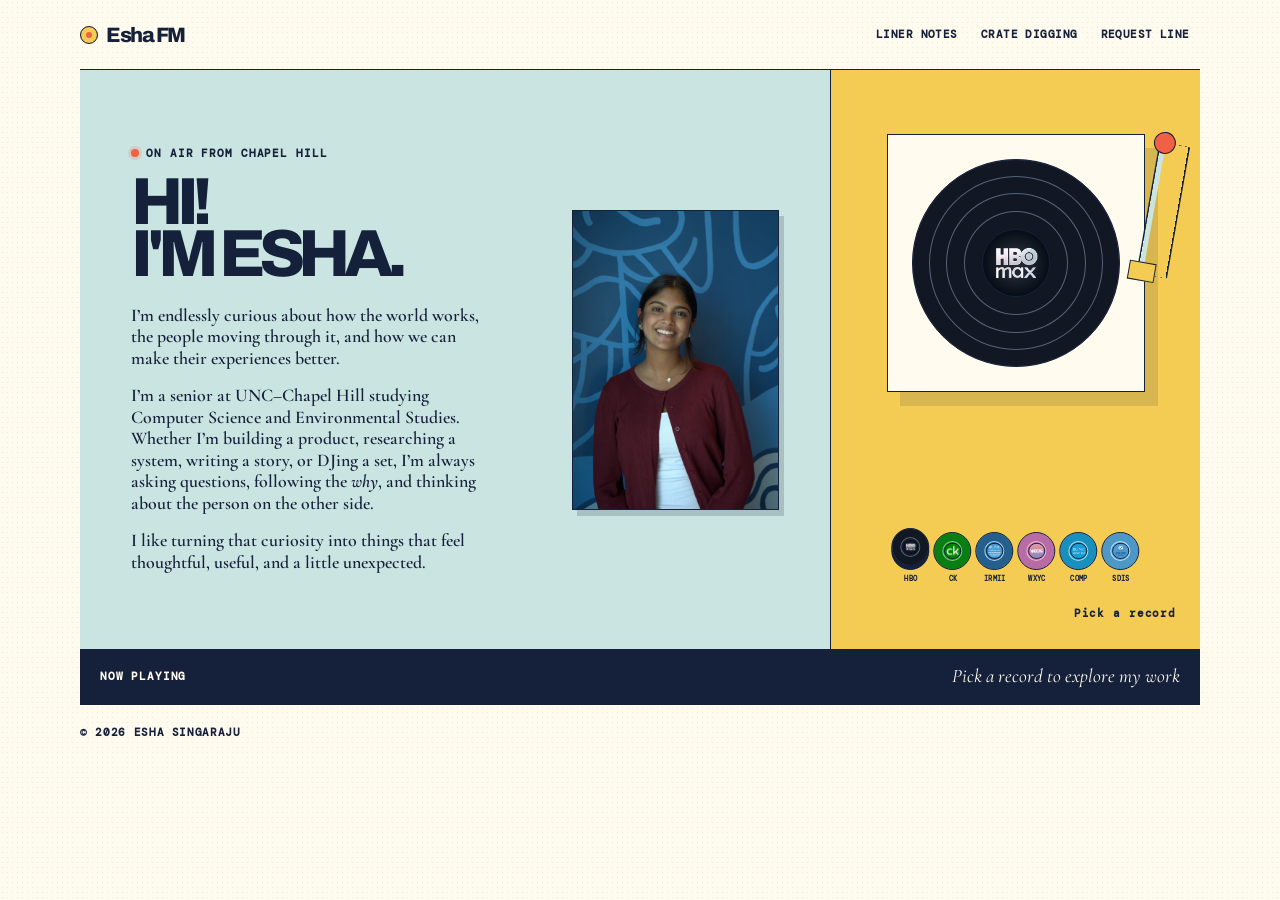
==== index.html @ d76bb767 "Move experience records onto homepage turntable" ====
<!DOCTYPE html>
<html lang="en">
  <head>
    <meta charset="UTF-8" />
    <meta name="viewport" content="width=device-width, initial-scale=1.0" />
    <title>Esha FM | Work, Words, and After Hours</title>
    <meta name="description" content="Esha Singaraju's personal frequency: work, writing, research, and DJing." />
    <link rel="icon" type="image/png" href="assets/finalfavicon.png" />
    <link rel="preconnect" href="https://fonts.googleapis.com" />
    <link rel="preconnect" href="https://fonts.gstatic.com" crossorigin />
    <link href="https://fonts.googleapis.com/css2?family=Archivo:wdth,wght@75..125,400;75..125,600;75..125,700;75..125,800&family=Cormorant+Garamond:ital,wght@0,500;0,600;1,500;1,600&family=DM+Mono:wght@400;500&display=swap" rel="stylesheet" />
    <link rel="stylesheet" href="style.css?v=20260923-home-records" />
  </head>
  <body>
    <div class="page-shell">
      <header class="site-header">
        <a class="brand" href="index.html" aria-label="Esha FM home">Esha FM</a>
        <nav class="site-nav" aria-label="Primary">
          <a href="writing.html">Liner Notes</a>
          <a href="out-and-about.html">Crate Digging</a>
          <a href="mailto:eshasingaraju@gmail.com">Request Line</a>
        </nav>
      </header>

      <main>
        <section class="home-hero reveal">
          <div class="hero-copy">
            <div class="bio-copy">
              <p class="eyebrow"><span class="live-dot"></span>On air from Chapel Hill</p>
              <h1 class="intro-title">Hi!<br />I'm Esha.</h1>
              <p class="intro-copy">I’m endlessly curious about how the world works, the people moving through it, and how we can make their experiences better.</p>
              <p class="intro-copy">I’m a senior at UNC–Chapel Hill studying Computer Science and Environmental Studies. Whether I’m building a product, researching a system, writing a story, or DJing a set, I’m always asking questions, following the <em>why</em>, and thinking about the person on the other side.</p>
              <p class="intro-copy">I like turning that curiosity into things that feel thoughtful, useful, and a little unexpected.</p>
            </div>
            <div class="hero-photo-panel"><img class="hero-portrait" src="assets/headshot.jpeg" alt="Portrait of Esha Singaraju" /></div>
          </div>
          <div class="turntable" data-turntable aria-label="Interactive experience turntable: choose a record to read its liner notes">
            <span class="turntable-plinth">
              <span class="vinyl has-logo" data-active-vinyl="hbo" data-label="HBO MAX">
                <span class="vinyl-label-art" aria-hidden="true"><img src="assets/hbo-max-logo.png" alt="" data-vinyl-logo /></span>
              </span>
            </span>
            <button class="tonearm" type="button" aria-label="Drag the tonearm onto or off the record" aria-pressed="false"></button>
            <span class="rpm" data-turntable-status>Pick a record</span>
            <div class="vinyl-selector" aria-label="Choose an experience record">
              <button class="vinyl-choice is-cued" type="button" draggable="true" data-vinyl="hbo" data-label="HBO MAX" data-logo="assets/hbo-max-logo.png" data-now-playing="HBO Max / Product Management" data-experience-record="hbo" aria-pressed="true" aria-expanded="false" aria-controls="experience-hbo"><span><img src="assets/hbo-max-logo.png" alt="" /></span><b>HBO</b></button>
              <button class="vinyl-choice" type="button" draggable="true" data-vinyl="credit-karma" data-label="CREDIT KARMA" data-logo="assets/credit-karma-mark.png" data-now-playing="Credit Karma / Product Engineering" data-experience-record="credit-karma" aria-pressed="false" aria-expanded="false" aria-controls="experience-credit-karma"><span><img src="assets/credit-karma-mark.png" alt="" /></span><b>CK</b></button>
              <button class="vinyl-choice" type="button" draggable="true" data-vinyl="irmii" data-label="UNC IRMII" data-logo="assets/irmii.jpeg" data-now-playing="UNC IRMII / Research" data-experience-record="irmii" aria-pressed="false" aria-expanded="false" aria-controls="experience-irmii"><span><img src="assets/irmii.jpeg" alt="" /></span><b>IRMII</b></button>
              <button class="vinyl-choice" type="button" draggable="true" data-vinyl="wxyc" data-label="WXYC" data-logo="assets/wxyc-logo.png" data-now-playing="WXYC / Radio + Technology" data-experience-record="wxyc" aria-pressed="false" aria-expanded="false" aria-controls="experience-wxyc"><span><img src="assets/wxyc-logo.png" alt="" /></span><b>WXYC</b></button>
              <button class="vinyl-choice" type="button" draggable="true" data-vinyl="comp-210" data-label="COMP 210" data-logo="assets/unc-comp-sci.png" data-now-playing="COMP 210 / Teaching" data-experience-record="comp-210" aria-pressed="false" aria-expanded="false" aria-controls="experience-comp-210"><span><img src="assets/unc-comp-sci.png" alt="" /></span><b>COMP</b></button>
              <button class="vinyl-choice" type="button" draggable="true" data-vinyl="sdis" data-label="UNC SDIS" data-logo="assets/unc-sdis.png" data-now-playing="UNC SDIS / Career Support" data-experience-record="sdis" aria-pressed="false" aria-expanded="false" aria-controls="experience-sdis"><span><img src="assets/unc-sdis.png" alt="" /></span><b>SDIS</b></button>
            </div>
          </div>
        </section>

        <section class="now-playing reveal" aria-label="Now playing">
          <p class="now-label">Now playing</p>
          <p class="now-track">Pick a record to explore my work</p>
        </section>

        <section class="home-experience" id="experience" aria-label="Selected experience liner notes">
          <div class="experience-panels" aria-live="polite">
            <article class="experience-panel" id="experience-hbo" data-experience-panel="hbo" hidden>
              <figure class="experience-panel-media experience-panel-video">
                <video controls playsinline preload="metadata" poster="assets/hbo-shorts-poster.png" aria-label="HBO Max Shorts mobile experience">
                  <source src="assets/hbo-shorts.m4v" type="video/mp4" />
                  Your browser does not support embedded video.
                </video>
                <figcaption>HBO Max Shorts / mobile experience</figcaption>
              </figure>
              <div class="experience-panel-copy">
                <div class="experience-track"><p class="track-number">Track 01 / Product Management</p><p class="role-meta">May 2026 - August 2026 / New York, NY</p></div>
                <h2>Product Management Intern</h2>
                <p class="experience-company">HBO Max · Warner Bros. Discovery</p>
                <p class="experience-summary">On the Watch Experience team, I moved between discovery, playback, and launch readiness - turning ambiguous user problems into requirements, prototypes, and measurable product recommendations.</p>
                <ul class="experience-highlights">
                  <li>Built an AI workflow that researched 100+ web sources, validated episode metadata, scored candidate moments, and matched them to catalog data, surfacing 600+ clips for editorial review.</li>
                  <li>Translated 5+ competitive analyses into 15 user stories and 8 product workflows for an AI-powered in-player experience, then led a cross-functional sprint from requirements through prototype.</li>
                  <li>Ran UAT across 3 platforms for 6+ launches, identifying launch-blocking defects and validating fixes with engineering.</li>
                  <li>Defined KPIs and analyzed Video-in-Browse engagement, producing recommendations projected to drive $1.2M in annual impact and increase Hours Per Subscriber by 0.5%.</li>
                </ul>
                <div class="experience-metrics" aria-label="HBO Max impact"><span><strong>100+</strong> sources</span><span><strong>600+</strong> clips</span><span><strong>6+</strong> launches</span><span><strong>$1.2M</strong> projected impact</span></div>
              </div>
            </article>

            <article class="experience-panel" id="experience-credit-karma" data-experience-panel="credit-karma" hidden>
              <figure class="experience-panel-media experience-panel-image">
                <img src="assets/credit-karma-rewards.png" alt="Credit Karma Cards Optimizer showing credit-card rewards categories" />
                <figcaption>Credit Karma Cards Optimizer</figcaption>
              </figure>
              <div class="experience-panel-copy">
                <div class="experience-track"><p class="track-number">Track 02 / Product Engineering</p><p class="role-meta">May 2025 - August 2025 / Charlotte, NC</p></div>
                <h2>Product Engineering Intern</h2>
                <p class="experience-company">Intuit Credit Karma</p>
                <p class="experience-summary">Credit-card rewards data arrived through a third-party manual workflow, so a 2x category could accidentally appear as 24x. I built the checks, resolution paths, and alerts that caught those failures before they reached members.</p>
                <ul class="experience-highlights">
                  <li>Redesigned the credit-card ranking framework with automated data-quality checks, protecting 20M+ members from faulty product data and improving partner-data accuracy by 15%.</li>
                  <li>Gathered requirements from analysts and built resolution workflows that prevented 4 major incidents in 2 months while freeing roughly 3 months of engineering capacity each year.</li>
                  <li>Built an LLM-assisted resolution workflow using SQL analyses of live and historical listings to flag ranking discrepancies, improving recommendation accuracy by 25%.</li>
                </ul>
                <div class="experience-metrics" aria-label="Credit Karma impact"><span><strong>20M+</strong> members protected</span><span><strong>15%</strong> partner accuracy</span><span><strong>4</strong> incidents prevented</span><span><strong>25%</strong> recommendation accuracy</span></div>
              </div>
            </article>

            <article class="experience-panel" id="experience-irmii" data-experience-panel="irmii" hidden>
              <figure class="experience-panel-media experience-panel-image experience-panel-research">
                <img src="assets/futureofinsurance.jpg" alt="Esha presenting research on post-flood financial relief" />
                <figcaption>Post-flood financial relief research</figcaption>
              </figure>
              <div class="experience-panel-copy">
                <div class="experience-track"><p class="track-number">Track 03 / Research</p><p class="role-meta">May 2024 - Present / Chapel Hill, NC</p></div>
                <h2>Undergraduate Student Researcher</h2>
                <p class="experience-company">UNC Institute for Risk Management and Insurance Innovation</p>
                <p class="experience-summary">I study how post-disaster aid is distributed after major floods, with a focus on where federal recovery funding may fall short.</p>
                <ul class="experience-highlights">
                  <li>Independently built an end-to-end research system to analyze disaster-aid outcomes across 500K+ federal records, iterating from raw, fragmented datasets to automated pipelines, predictive models, and county-level risk insights.</li>
                  <li>Built and iterated on ML models replicating SBA disaster-loan decisions with 82% accuracy, engineering features and testing modeling approaches to uncover geographic patterns in lending and underinsurance risk.</li>
                  <li>Presented financial-risk and policy insights to 200+ policymakers, insurers, and researchers at UNC's Research Symposium and delivered a 15-minute lecture at the 2026 Carolina Women's Leadership Council.</li>
                </ul>
                <div class="experience-metrics experience-metrics-three" aria-label="UNC IRMII impact"><span><strong>500K+</strong> federal records</span><span><strong>82%</strong> model accuracy</span><span><strong>200+</strong> stakeholders reached</span></div>
                <a class="experience-read-more" href="https://www.unc.edu/posts/2025/10/24/junior-builds-algorithm-to-aid-disaster-recovery/" target="_blank" rel="noopener">Read the UNC feature <span aria-hidden="true">↗</span></a>
                <div class="experience-skills">Python / machine learning / GIS / data pipelines</div>
              </div>
            </article>

            <article class="experience-panel" id="experience-wxyc" data-experience-panel="wxyc" hidden>
              <figure class="experience-panel-media experience-panel-wxyc">
                <img class="experience-panel-backdrop" src="assets/wxyc-booth.jpg" alt="WXYC broadcast booth at UNC" />
                <video controls playsinline preload="metadata" poster="assets/wxyc-requests-poster.png" aria-label="WXYC Requests mobile app demo"><source src="assets/wxyc-requests.m4v" type="video/mp4" />Your browser does not support embedded video.</video>
                <figcaption>WXYC Requests / live from the booth</figcaption>
              </figure>
              <div class="experience-panel-copy">
                <div class="experience-track"><p class="track-number">Track 04 / Radio + Technology</p><p class="role-meta">August 2023 - Present / Chapel Hill, NC</p></div>
                <h2>Disc Jockey &amp; Technology Team Member</h2>
                <p class="experience-company">WXYC · UNC's student-run radio station</p>
                <p class="experience-summary">I've hosted a regular show since August 2023 and joined the technology team in August 2024, where I turned a scattered listener-request process into one shared product for the station.</p>
                <ul class="experience-highlights">
                  <li>Saw that music requests were split across calls, emails, and social posts, then designed one pipeline that made them easier for both listeners to send and DJs to manage.</li>
                  <li>Built WXYC Requests, a React app used by 5,000+ weekly listeners to send real-time song requests directly to the booth.</li>
                  <li>Ran rapid feedback loops with 15 DJs and 50+ listeners, turning edge cases into a prioritized backlog and iterative releases that drove station-wide adoption within one semester.</li>
                </ul>
                <div class="experience-metrics experience-metrics-three" aria-label="WXYC impact"><span><strong>5,000+</strong> weekly listeners</span><span><strong>15</strong> DJs interviewed</span><span><strong>50+</strong> listener testers</span></div>
                <p class="experience-showtime"><strong>Fall 2026:</strong> On air every other Wednesday from 5-7 PM.</p>
                <a class="experience-read-more" href="https://wxyc.org/" target="_blank" rel="noopener">Tune in to WXYC <span aria-hidden="true">↗</span></a>
                <div class="experience-skills">React / product discovery / user research / radio</div>
              </div>
            </article>

            <article class="experience-panel" id="experience-comp-210" data-experience-panel="comp-210" hidden>
              <figure class="experience-panel-media experience-panel-brand experience-panel-comp"><img src="assets/unc-comp-sci.png" alt="UNC Department of Computer Science" /><figcaption>COMP 210 / Data Structures and Algorithms</figcaption></figure>
              <div class="experience-panel-copy">
                <div class="experience-track"><p class="track-number">Track 05 / Teaching</p><p class="role-meta">August 2026 - Present / Chapel Hill, NC</p></div>
                <h2>Undergraduate Teaching Assistant</h2>
                <p class="experience-company">UNC Department of Computer Science</p>
                <p class="experience-summary">I help make a foundational computer science course feel more navigable by turning abstract concepts into explainable steps and helping students debug both their code and their thinking.</p>
                <ul class="experience-highlights"><li>Teach 186 students Python, Java, data structures, and object-oriented programming.</li><li>Guide students through inheritance, algorithmic problem-solving, complex programming assignments, debugging, and code review.</li><li>Provide technical mentorship and individualized feedback that helps students strengthen their reasoning and communicate how their code works.</li></ul>
                <div class="experience-metrics experience-metrics-three" aria-label="COMP 210 teaching"><span><strong>186</strong> students</span><span><strong>Python</strong> foundations</span><span><strong>Java</strong> data structures</span></div>
                <div class="experience-skills">Python / Java / data structures / mentorship</div>
              </div>
            </article>

            <article class="experience-panel" id="experience-sdis" data-experience-panel="sdis" hidden>
              <figure class="experience-panel-media experience-panel-brand experience-panel-sdis"><img src="assets/unc-sdis.png" alt="UNC School of Data and Information Sciences" /><figcaption>Student career support</figcaption></figure>
              <div class="experience-panel-copy">
                <div class="experience-track"><p class="track-number">Track 06 / Career Support</p><p class="role-meta">August 2026 - Present / Chapel Hill, NC</p></div>
                <h2>Career Assistant</h2>
                <p class="experience-company">UNC School of Data and Information Sciences</p>
                <p class="experience-summary">I help students make the messy parts of recruiting more navigable, from deciding what belongs on a resume to practicing how to explain their work in an interview.</p>
                <ul class="experience-highlights"><li>Conduct mock behavioral and technical interviews, giving students specific feedback on their answers, communication, and problem-solving approach.</li><li>Review resumes and help students translate coursework, projects, and experience into clearer, more compelling applications.</li><li>Support departmental recruiter events and help students navigate internship and job searches, networking, interview preparation, and the recruiting process.</li></ul>
                <div class="experience-skills">Interview preparation / resume review / recruiting events / student mentorship</div>
              </div>
            </article>
          </div>
        </section>

      </main>
      <footer class="site-footer"><span>&copy; 2026 Esha Singaraju</span></footer>
    </div>
    <script src="script.js?v=20260923-home-records"></script>
  </body>
</html>
---- style.css ----
:root {
  --ink: #15203b;
  --paper: #fffbee;
  --mist: #cae4e1;
  --tomato: #ef6045;
  --yellow: #f4cc54;
  --groove: #657086;
  --line: 1.5px solid var(--ink);
  --sans: "Archivo", "Helvetica Neue", Arial, sans-serif;
  --serif: "Cormorant Garamond", Georgia, serif;
  --mono: "DM Mono", "Courier New", monospace;
}

* { box-sizing: border-box; }
html { scroll-behavior: smooth; }
body { margin: 0; min-width: 320px; overflow-x: hidden; background: var(--paper); color: var(--ink); font-family: var(--sans); }
body.is-loading { overflow: hidden; }
body::before { content: ""; position: fixed; inset: 0; z-index: -1; background-image: radial-gradient(rgba(21, 32, 59, 0.08) 0.5px, transparent 0.6px); background-size: 5px 5px; pointer-events: none; }
img { display: block; max-width: 100%; }
a { color: inherit; }
.site-loader { position: fixed; z-index: 100; inset: 0; display: grid; place-items: center; gap: 1rem; background: var(--ink); color: var(--paper); opacity: 1; transition: opacity 0.24s ease, visibility 0.24s ease; }
.site-loader.is-hidden { visibility: hidden; opacity: 0; pointer-events: none; }
.loader-vinyl { position: relative; width: 112px; aspect-ratio: 1; border: 1.5px solid var(--paper); border-radius: 50%; background: repeating-radial-gradient(circle, var(--ink) 0 7px, #53607b 8px 9px); animation: loader-spin 0.75s linear infinite; }
.loader-vinyl::before { content: ""; position: absolute; inset: 33px; border: 1.5px solid var(--ink); border-radius: 50%; background: var(--tomato); box-shadow: inset 0 0 0 12px var(--yellow); }
.loader-vinyl::after { content: "ESHA FM"; position: absolute; top: 50%; left: 50%; color: var(--ink); font-family: var(--mono); font-size: 0.55rem; font-weight: 700; letter-spacing: 0.07em; white-space: nowrap; transform: translate(-50%, -50%) rotate(-35deg); }
.site-loader p { margin: 0; font-family: var(--mono); font-size: 0.68rem; font-weight: 700; letter-spacing: 0.12em; text-transform: uppercase; }
@keyframes loader-spin { to { transform: rotate(360deg); } }
.page-shell { width: min(1120px, calc(100% - 2rem)); margin: 0 auto; }
.site-header { min-height: 70px; display: flex; align-items: center; justify-content: space-between; gap: 1.25rem; border-bottom: var(--line); }
.brand { display: inline-flex; align-items: center; gap: 0.5rem; text-decoration: none; font-size: 1.3rem; font-weight: 800; letter-spacing: -0.07em; }
.brand::before { content: ""; width: 16px; height: 16px; border: var(--line); border-radius: 50%; background: var(--tomato); box-shadow: inset 0 0 0 5px var(--yellow); }
.site-nav { display: flex; flex-wrap: wrap; align-items: center; justify-content: flex-end; gap: 0.15rem; }
.site-nav a { padding: 0.55rem 0.65rem; text-decoration: none; font-family: var(--mono); font-size: 0.66rem; font-weight: 700; letter-spacing: 0.04em; text-transform: uppercase; }
.site-nav a:hover, .site-nav a:focus-visible, .site-nav a.is-active { background: var(--ink); color: var(--paper); outline: none; }
.reveal { opacity: 1; transform: none; }
.has-motion .reveal { opacity: 0; transform: translateY(16px); transition: opacity 0.5s ease, transform 0.5s ease; }
.has-motion .reveal.is-visible { opacity: 1; transform: translateY(0); }
.home-hero { display: grid; grid-template-columns: 1.34fr 0.66fr; min-height: 580px; border-bottom: var(--line); background: var(--mist); }
.hero-copy { display: grid; grid-template-columns: minmax(0, 1fr) clamp(190px, 32%, 240px); align-items: center; gap: clamp(1.4rem, 3vw, 2.25rem); padding: clamp(2.25rem, 4vw, 3.25rem); }
.eyebrow, .section-kicker, .track-number, .meta-label, .role-meta, .writing-card-tag, .writing-card-date, .event-date { margin: 0; font-family: var(--mono); font-size: 0.68rem; font-weight: 700; letter-spacing: 0.08em; text-transform: uppercase; }
.live-dot { display: inline-block; width: 8px; height: 8px; margin-right: 0.45rem; border-radius: 50%; background: var(--tomato); box-shadow: 0 0 0 3px rgba(239, 96, 69, 0.18); }
h1, h2, h3, p { margin-top: 0; }
.home-title, .page-title { margin: 1.25rem 0 1.4rem; font-size: clamp(3.4rem, 7.1vw, 6.9rem); font-weight: 800; line-height: 0.78; letter-spacing: -0.105em; text-transform: uppercase; }
.home-title em, .page-title em { font-family: var(--serif); font-size: 1.18em; font-weight: 500; font-style: italic; letter-spacing: -0.12em; text-transform: none; }
.hero-text { max-width: 34ch; margin-bottom: 0; font-family: var(--serif); font-size: 1.4rem; font-weight: 600; line-height: 1.12; }
.intro-title { margin: 1rem 0 1.5rem; font-size: clamp(3rem, 5.2vw, 5.25rem); font-weight: 800; line-height: 0.79; letter-spacing: -0.1em; text-transform: uppercase; }
.intro-copy { max-width: 40ch; margin-bottom: 1rem; font-family: var(--serif); font-size: clamp(1.05rem, 1.4vw, 1.18rem); font-weight: 600; line-height: 1.2; }
.intro-copy:last-child { margin-bottom: 0; }
.bio-copy { align-self: center; }
.hero-photo-panel { align-self: center; height: 300px; overflow: hidden; border: var(--line); background: var(--tomato); box-shadow: 5px 6px 0 rgba(21, 32, 59, 0.18); }
.hero-portrait { width: 100%; height: 100%; object-fit: cover; object-position: center 25%; }
.turntable { --deck-top: clamp(3.75rem, 11%, 5rem); position: relative; min-height: 500px; overflow: hidden; border-left: var(--line); background: var(--yellow); }
.turntable-plinth { position: absolute; width: min(70%, 320px); aspect-ratio: 1; top: var(--deck-top); left: 50%; border: var(--line); background: var(--paper); box-shadow: 13px 14px 0 rgba(21, 32, 59, 0.13); transform: translateX(-50%); }
.vinyl { --record-color: var(--ink); --record-groove: var(--groove); position: absolute; z-index: 1; width: 81.25%; aspect-ratio: 1; top: 50%; left: 50%; border: var(--line); border-radius: 50%; background: var(--record-color); box-shadow: inset 0 0 0 16px var(--record-color), inset 0 0 0 17px var(--record-groove), inset 0 0 0 33px var(--record-color), inset 0 0 0 34px var(--record-groove), inset 0 0 0 51px var(--record-color), inset 0 0 0 52px var(--record-groove); transform: translate(-50%, -50%) rotate(0deg); }
.vinyl[data-active-vinyl="hbo"] { --record-color: #111824; --record-groove: #576274; }
.vinyl[data-active-vinyl="credit-karma"] { --record-color: #087e13; --record-groove: #8ac78c; }
.vinyl[data-active-vinyl="irmii"] { --record-color: #245f8d; --record-groove: #a3d2eb; }
.vinyl[data-active-vinyl="wxyc"] { --record-color: #b86ba5; --record-groove: #efb3ca; }
.vinyl[data-active-vinyl="comp-210"] { --record-color: #188fbd; --record-groove: #a9dcf0; }
.vinyl[data-active-vinyl="sdis"] { --record-color: #4e98c8; --record-groove: #badff2; }
.turntable.is-playing .vinyl { animation: spin 14s linear infinite; }
.vinyl-label-art { position: absolute; z-index: 2; top: 50%; left: 50%; width: 33%; aspect-ratio: 1; overflow: hidden; border: var(--line); border-radius: 50%; background: var(--paper); transform: translate(-50%, -50%); }
.vinyl-label-art img { width: 100%; height: 100%; object-fit: cover; }
.tonearm { position: absolute; z-index: 2; top: calc(var(--deck-top) - 0.15rem); right: 7%; width: 36%; height: 28px; padding: 0; appearance: none; border: 0; border-top: 5px solid var(--mist); background: transparent; box-shadow: 0 -1.5px 0 var(--ink), 0 1.5px 0 var(--ink); cursor: grab; touch-action: none; transform: rotate(var(--arm-angle, 280deg)); transform-origin: right center; }
.tonearm:active { cursor: grabbing; }
.tonearm::before { content: ""; position: absolute; top: -12px; right: -11px; width: 20px; height: 20px; border: var(--line); border-radius: 50%; background: var(--tomato); }
.tonearm::after { content: ""; position: absolute; top: -15px; left: -7px; width: 17px; height: 25px; border: var(--line); background: var(--yellow); }
.tonearm.is-drop-target::after { background: var(--paper); box-shadow: 0 0 0 5px rgba(255, 251, 238, 0.45); }
.rpm { position: absolute; right: 1.5rem; bottom: 1.8rem; font-family: var(--mono); font-size: 0.68rem; font-weight: 700; letter-spacing: 0.08em; }
@keyframes spin { from { transform: translate(-50%, -50%) rotate(0deg); } to { transform: translate(-50%, -50%) rotate(360deg); } }
.vinyl-selector { position: absolute; z-index: 4; bottom: 4.15rem; left: 50%; display: flex; width: calc(100% - 1.2rem); justify-content: center; gap: 0.25rem; transform: translateX(-50%); }
.vinyl-choice { --choice-record: var(--ink); --choice-groove: var(--groove); display: grid; min-width: 0; justify-items: center; gap: 0.22rem; padding: 0; border: 0; background: transparent; color: var(--ink); cursor: grab; font-family: var(--mono); font-size: 0.42rem; font-weight: 700; letter-spacing: 0.02em; text-transform: uppercase; }
.vinyl-choice:active { cursor: grabbing; }
.vinyl-choice span { position: relative; display: block; width: 38px; aspect-ratio: 1; border: var(--line); border-radius: 50%; background: var(--choice-record); box-shadow: inset 0 0 0 8px var(--choice-record), inset 0 0 0 9px var(--choice-groove), inset 0 0 0 14px var(--choice-record), inset 0 0 0 15px var(--choice-groove); transition: transform 0.18s ease, filter 0.18s ease; }
.vinyl-choice span img { position: absolute; top: 50%; left: 50%; width: 45%; aspect-ratio: 1; border: 1px solid var(--ink); border-radius: 50%; object-fit: cover; transform: translate(-50%, -50%); }
.vinyl-choice[data-vinyl="hbo"] { --choice-record: #111824; --choice-groove: #576274; }
.vinyl-choice[data-vinyl="credit-karma"] { --choice-record: #087e13; --choice-groove: #8ac78c; }
.vinyl-choice[data-vinyl="irmii"] { --choice-record: #245f8d; --choice-groove: #a3d2eb; }
.vinyl-choice[data-vinyl="wxyc"] { --choice-record: #b86ba5; --choice-groove: #efb3ca; }
.vinyl-choice[data-vinyl="comp-210"] { --choice-record: #188fbd; --choice-groove: #a9dcf0; }
.vinyl-choice[data-vinyl="sdis"] { --choice-record: #4e98c8; --choice-groove: #badff2; }
.vinyl-choice:hover span, .vinyl-choice:focus-visible span, .vinyl-choice.is-cued span, .vinyl-choice.is-selected span { filter: drop-shadow(0 4px 0 var(--ink)); transform: translateY(-4px); }
.vinyl-choice:focus-visible { outline: 2px solid var(--ink); outline-offset: 2px; }
.now-playing { display: flex; align-items: center; justify-content: space-between; gap: 1rem; padding: 0.9rem 1.25rem; border-bottom: var(--line); background: var(--ink); color: var(--paper); }
.now-playing p { margin: 0; }
.now-label { font-family: var(--mono); font-size: 0.66rem; font-weight: 700; letter-spacing: 0.08em; text-transform: uppercase; }
.now-track { font-family: var(--serif); font-size: 1.2rem; font-style: italic; }
.home-experience { scroll-margin-top: 0.75rem; }
.home-experience .experience-panels { margin-top: 0; }
.section-head { display: flex; align-items: baseline; justify-content: space-between; gap: 1rem; padding: 2rem 0 1rem; }
.section-head h2 { margin: 0; font-size: clamp(1.8rem, 4vw, 3rem); line-height: 0.85; letter-spacing: -0.08em; text-transform: uppercase; }
.section-head p { margin: 0; font-family: var(--serif); font-size: 1.15rem; font-style: italic; }
.record-grid { position: relative; height: 410px; margin-bottom: 3.5rem; overflow: hidden; border: var(--line); background: repeating-linear-gradient(90deg, #a85d39 0 32px, #bd7048 33px 66px); box-shadow: inset 0 -88px 0 rgba(82, 41, 30, 0.3); }
.record-grid::before { content: ""; position: absolute; z-index: 6; right: 0; bottom: 0; left: 0; height: 78px; border-top: var(--line); background: rgba(114, 58, 39, 0.9); pointer-events: none; }
.record-grid::after { content: "SELECT A RECORD"; position: absolute; z-index: 7; right: 1rem; bottom: 1.8rem; color: var(--paper); font-family: var(--mono); font-size: 0.65rem; font-weight: 700; letter-spacing: 0.08em; pointer-events: none; }
.record-link { position: absolute; top: 52px; bottom: 50px; display: block; width: 47%; overflow: hidden; border: var(--line); background: var(--paper); color: var(--ink); text-decoration: none; transform-origin: center bottom; transition: transform 0.22s ease, box-shadow 0.22s ease, filter 0.22s ease; }
.record-side-a { z-index: 1; left: 8%; transform: rotate(-4deg); }
.record-notes { z-index: 2; left: 27%; top: 31px; transform: rotate(1deg); }
.record-crate-digging { z-index: 3; left: 46%; top: 48px; transform: rotate(5deg); }
.record-link:hover, .record-link:focus-visible { z-index: 5; outline: none; filter: brightness(1.08) saturate(1.12); box-shadow: 8px 9px 0 var(--ink); }
.record-side-a:hover, .record-side-a:focus-visible { transform: translateY(-18px) rotate(-4deg); }
.record-notes:hover, .record-notes:focus-visible { transform: translateY(-18px) rotate(1deg); }
.record-crate-digging:hover, .record-crate-digging:focus-visible { transform: translateY(-18px) rotate(5deg); }
.record-cover { position: relative; height: 100%; overflow: hidden; }
.record-cover::after { position: absolute; font-family: var(--sans); font-size: clamp(2.5rem, 5vw, 4.2rem); font-weight: 800; line-height: 0.78; letter-spacing: -0.12em; }
.cover-side-a { background: var(--tomato); }
.cover-side-a::before { content: ""; position: absolute; right: -1.4rem; bottom: -2.2rem; width: 150px; aspect-ratio: 1; border: var(--line); border-radius: 50%; background: var(--ink); box-shadow: inset 0 0 0 38px var(--yellow), inset 0 0 0 39px var(--ink); }
.cover-side-a::after { content: "SIDE\A A"; top: 1rem; left: 1rem; white-space: pre; color: var(--paper); }
.cover-notes { background: var(--mist); }
.cover-notes::before { content: ""; position: absolute; inset: 1.1rem 1.2rem; border-top: 2px solid var(--ink); border-bottom: 2px solid var(--ink); background: linear-gradient(var(--ink) 0 0) 0 33% / 78% 2px no-repeat, linear-gradient(var(--ink) 0 0) 0 66% / 92% 2px no-repeat; transform: rotate(3deg); }
.cover-notes::after { content: "NOTES"; right: -0.3rem; bottom: 0.65rem; color: var(--ink); transform: rotate(-90deg); transform-origin: right bottom; }
.cover-crate { background: var(--yellow); }
.cover-crate::before { content: ""; position: absolute; top: 1.3rem; right: 1.5rem; width: 116px; height: 132px; border-bottom: 6px solid var(--ink); background: repeating-linear-gradient(90deg, transparent 0 23px, var(--ink) 24px 27px); transform: rotate(-3deg); }
.cover-crate::after { content: "DIG"; bottom: 0.9rem; left: 1rem; color: var(--ink); }
.record-info { position: absolute; z-index: 3; top: 0; left: 0; padding: 0.75rem 0.85rem; border-right: var(--line); border-bottom: var(--line); background: var(--paper); transition: background 0.22s ease, color 0.22s ease; }
.record-link:hover .record-info, .record-link:focus-visible .record-info { background: var(--yellow); }
.record-info h3 { margin: 0.25rem 0 0; font-size: 1.55rem; line-height: 0.9; letter-spacing: -0.07em; text-transform: uppercase; }
.about-panel { margin: 0 -1px 3.5rem; border: var(--line); background: var(--tomato); }
.about-photo { min-height: 340px; overflow: hidden; border-right: var(--line); background: var(--yellow); }
.about-photo img { width: 100%; height: 100%; object-fit: cover; object-position: center 30%; mix-blend-mode: multiply; }
.about-copy { padding: clamp(1.8rem, 4vw, 3.5rem); color: var(--paper); }
.about-copy h2 { margin: 0.8rem 0 1.2rem; font-size: clamp(2.1rem, 5vw, 4rem); line-height: 0.82; letter-spacing: -0.09em; text-transform: uppercase; }
.about-copy p:last-child { max-width: 41ch; margin-bottom: 0; font-family: var(--serif); font-size: 1.35rem; font-weight: 600; line-height: 1.15; }
.page-hero { display: grid; grid-template-columns: 1fr 230px; gap: 1.5rem; align-items: end; padding: clamp(2rem, 5vw, 4.5rem) 0 2rem; border-bottom: var(--line); }
.page-hero .page-title { margin: 0; max-width: 10ch; }
.page-hero-copy { max-width: 31ch; margin: 0; font-family: var(--serif); font-size: 1.3rem; font-weight: 600; line-height: 1.13; }
.experience-page-hero { grid-template-columns: minmax(0, 1.2fr) minmax(300px, 0.8fr); align-items: center; padding: clamp(1.75rem, 3vw, 2.75rem) 0; }
.experience-page-hero .page-title { max-width: none; font-size: clamp(3.2rem, 5vw, 5rem); line-height: 0.86; white-space: nowrap; }
.experience-page-hero .page-title em { display: inline-block; margin-left: 0.08em; font-size: 1em; }
.experience-hero-note { display: grid; grid-template-columns: minmax(0, 1fr) 86px; gap: 1.25rem; align-items: center; }
.experience-page-hero .page-hero-copy { max-width: 28ch; font-size: 1.14rem; }
.experience-page-hero .label-disc { display: block; width: 86px; box-shadow: inset 0 0 0 9px var(--ink), inset 0 0 0 10px var(--groove), inset 0 0 0 19px var(--ink), inset 0 0 0 20px var(--groove); }
.experience-page-hero .label-disc::before { width: 34px; margin: 25px auto; font-size: 0.48rem; }
.label-disc { justify-self: end; width: 190px; aspect-ratio: 1; border: var(--line); border-radius: 50%; background: var(--ink); box-shadow: inset 0 0 0 19px var(--ink), inset 0 0 0 20px var(--groove), inset 0 0 0 39px var(--ink), inset 0 0 0 40px var(--groove); }
.label-disc::before { content: "SIDE A"; display: grid; width: 62px; aspect-ratio: 1; margin: 64px auto; place-items: center; border: var(--line); border-radius: 50%; background: var(--tomato); font-family: var(--mono); font-size: 0.66rem; font-weight: 700; letter-spacing: 0.05em; }
.label-disc.notes-label::before { content: "NOTES"; background: var(--mist); }
.label-disc.crate-label::before { content: "DIG"; background: var(--yellow); }
.experience-library { padding: 1.5rem 0 4rem; }
.experience-library-heading { display: flex; align-items: end; justify-content: space-between; gap: 1rem; padding: 0.5rem 0 1.2rem; }
.experience-library-heading h2 { margin: 0.35rem 0 0; font-size: clamp(2.1rem, 4vw, 3.5rem); line-height: 0.85; letter-spacing: -0.085em; text-transform: uppercase; }
.experience-library-heading > p { max-width: 27ch; margin: 0; font-family: var(--serif); font-size: 1.12rem; font-style: italic; text-align: right; }
.experience-records { display: grid; grid-template-columns: repeat(6, minmax(0, 1fr)); gap: clamp(0.65rem, 1.5vw, 1.25rem); padding: clamp(1rem, 2vw, 1.5rem); overflow: hidden; border: var(--line); background: repeating-linear-gradient(90deg, #a85d39 0 32px, #bd7048 33px 66px); box-shadow: inset 0 -22px 0 rgba(82, 41, 30, 0.26); }
.career-record { display: grid; justify-items: center; gap: 0.8rem; min-width: 0; padding: 0; border: 0; background: transparent; color: var(--ink); cursor: pointer; font: inherit; text-align: center; }
.career-vinyl-stage { display: grid; width: min(100%, 168px); aspect-ratio: 1; place-items: center; border-radius: 50%; box-shadow: 6px 7px 0 rgba(21, 32, 59, 0.22); transition: transform 0.22s ease, box-shadow 0.22s ease; }
.career-vinyl { --career-record: var(--ink); --career-groove: var(--groove); position: relative; display: grid; width: 100%; aspect-ratio: 1; place-items: center; border: var(--line); border-radius: 50%; background: repeating-radial-gradient(circle, var(--career-record) 0 12px, var(--career-groove) 13px 14px, var(--career-record) 15px 25px); transition: filter 0.22s ease; }
.career-vinyl::after { content: ""; position: absolute; top: 50%; left: 50%; width: 7px; aspect-ratio: 1; border: 1px solid var(--ink); border-radius: 50%; background: var(--paper); transform: translate(-50%, -50%); }
.career-vinyl-hbo { --career-record: #111824; --career-groove: #576274; }
.career-vinyl-ck { --career-record: #087e13; --career-groove: #8ac78c; }
.career-vinyl-irmii { --career-record: #245f8d; --career-groove: #a3d2eb; }
.career-vinyl-wxyc { --career-record: #b86ba5; --career-groove: #efb3ca; }
.career-vinyl-comp { --career-record: #188fbd; --career-groove: #a9dcf0; }
.career-vinyl-sdis { --career-record: #4e98c8; --career-groove: #badff2; }
.career-vinyl-label { display: grid; width: 42%; aspect-ratio: 1; place-items: center; overflow: hidden; border: var(--line); border-radius: 50%; background: var(--paper); }
.career-vinyl-label img { width: 100%; height: 100%; object-fit: cover; }
.career-record:hover .career-vinyl-stage, .career-record:focus-visible .career-vinyl-stage { transform: translateY(-8px); box-shadow: 10px 13px 0 rgba(21, 32, 59, 0.3); }
.career-record:hover .career-vinyl, .career-record:focus-visible .career-vinyl { filter: saturate(1.08); }
.career-record:focus-visible { outline: 2px solid var(--ink); outline-offset: 7px; }
.career-record.is-selected .career-vinyl-stage { transform: translateY(-12px); box-shadow: none; }
.career-record.is-selected .career-vinyl { animation: career-record-spin 8s linear infinite; }
.career-record-meta { display: grid; justify-items: center; }
.career-record-meta > span, .career-record-meta small { font-family: var(--mono); font-size: clamp(0.48rem, 0.7vw, 0.58rem); font-weight: 700; letter-spacing: 0.05em; text-transform: uppercase; }
.career-record-meta strong { margin: 0.25rem 0 0.15rem; font-size: clamp(0.82rem, 1.35vw, 1.08rem); line-height: 0.95; letter-spacing: -0.055em; text-transform: uppercase; }
.career-record-meta small { color: var(--paper); }
.experience-panels { margin-top: 1rem; }
.experience-panel { display: grid; grid-template-columns: minmax(240px, 0.72fr) minmax(0, 1.28fr); min-height: 500px; border: var(--line); background: var(--mist); animation: liner-notes-in 0.28s ease both; }
.experience-panel[hidden] { display: none; }
.experience-panel-media { position: relative; display: grid; min-width: 0; min-height: 500px; margin: 0; place-items: center; overflow: hidden; border-right: var(--line); background: var(--ink); }
.experience-panel-media img, .experience-panel-media video { display: block; width: 100%; height: 100%; min-height: 0; object-fit: contain; }
.experience-panel-video video { max-height: 500px; background: #05080d; }
.experience-panel-image { background: var(--paper); }
.experience-panel-image img { max-height: 500px; }
.experience-panel-research img { position: absolute; inset: 0; width: 100%; height: 100%; max-height: none; object-fit: cover; object-position: 78% center; }
.experience-panel-wxyc { isolation: isolate; background: var(--ink); }
.experience-panel-wxyc::after { content: ""; position: absolute; z-index: 1; inset: 0; background: rgba(21, 32, 59, 0.52); }
.experience-panel-wxyc .experience-panel-backdrop { position: absolute; inset: 0; width: 100%; height: 100%; max-height: none; object-fit: cover; filter: saturate(0.82); }
.experience-panel-wxyc video { position: relative; z-index: 2; width: min(62%, 240px); height: 86%; max-height: 440px; border: var(--line); background: #05080d; box-shadow: 8px 9px 0 rgba(21, 32, 59, 0.58); object-fit: contain; }
.experience-panel-wxyc figcaption { z-index: 3; }
.experience-panel-brand { background: #299ac7; }
.experience-panel-brand img { width: min(78%, 360px); height: auto; max-height: none; border: var(--line); object-fit: contain; box-shadow: 8px 9px 0 rgba(21, 32, 59, 0.24); }
.experience-panel-comp { background: #2298c9; }
.experience-panel-sdis { background: #55a2d0; }
.experience-panel-media figcaption { position: absolute; right: 0.75rem; bottom: 0.75rem; left: 0.75rem; padding: 0.55rem 0.65rem; background: var(--ink); color: var(--paper); font-family: var(--mono); font-size: 0.58rem; font-weight: 700; letter-spacing: 0.06em; text-transform: uppercase; }
.experience-panel-copy { align-self: center; padding: clamp(1.5rem, 4vw, 3.3rem); }
.experience-track { display: flex; justify-content: space-between; gap: 1rem; margin-bottom: 0.65rem; }
.experience-track p { margin: 0; }
.experience-panel h2 { margin: 0; font-size: clamp(2rem, 4vw, 3.6rem); line-height: 0.86; letter-spacing: -0.08em; text-transform: uppercase; }
.experience-company { margin: 0.5rem 0 0; font-family: var(--serif); font-size: 1.45rem; font-style: italic; }
.experience-summary { max-width: 61ch; margin: 1.3rem 0 0; font-family: var(--serif); font-size: 1.22rem; font-weight: 600; line-height: 1.22; }
.experience-highlights { display: grid; gap: 0.65rem; max-width: 72ch; margin: 1.25rem 0 0; padding: 0; list-style: none; }
.experience-highlights li { position: relative; padding-left: 1.15rem; font-size: 0.88rem; font-weight: 600; line-height: 1.35; }
.experience-highlights li::before { content: ""; position: absolute; top: 0.45rem; left: 0; width: 7px; aspect-ratio: 1; border-radius: 50%; background: var(--tomato); }
.experience-metrics { display: grid; grid-template-columns: repeat(4, minmax(0, 1fr)); gap: 0.55rem; margin-top: 1.35rem; }
.experience-metrics-three { grid-template-columns: repeat(3, minmax(0, 1fr)); }
.experience-metrics span { display: grid; align-content: center; min-height: 68px; padding: 0.55rem; border: var(--line); background: var(--paper); font-family: var(--mono); font-size: 0.54rem; font-weight: 700; letter-spacing: 0.04em; text-transform: uppercase; }
.experience-metrics strong { display: block; margin-bottom: 0.15rem; color: var(--tomato); font-family: var(--sans); font-size: 1.25rem; letter-spacing: -0.05em; }
.experience-read-more { display: inline-flex; align-items: center; gap: 0.45rem; margin-top: 1rem; padding: 0.65rem 0.8rem; border: var(--line); background: var(--tomato); color: var(--paper); font-family: var(--mono); font-size: 0.64rem; font-weight: 700; letter-spacing: 0.05em; text-decoration: none; text-transform: uppercase; }
.experience-read-more:hover, .experience-read-more:focus-visible { background: var(--yellow); color: var(--ink); outline: none; }
.experience-showtime { margin: 1rem 0 0; padding: 0.65rem 0.75rem; border: var(--line); background: var(--yellow); font-family: var(--mono); font-size: 0.66rem; font-weight: 700; line-height: 1.35; letter-spacing: 0.04em; text-transform: uppercase; }
.experience-showtime strong { color: var(--tomato); }
.experience-skills { margin-top: 1rem; font-family: var(--mono); font-size: 0.68rem; font-weight: 700; letter-spacing: 0.05em; text-transform: uppercase; }
@keyframes liner-notes-in { from { opacity: 0; transform: translateY(10px); } to { opacity: 1; transform: translateY(0); } }
@keyframes career-record-spin { from { transform: rotate(0deg); } to { transform: rotate(360deg); } }
.writing-archive { padding: 1.5rem 0 4rem; }
.article-list { display: grid; grid-template-columns: repeat(3, 1fr); gap: 1rem; }
.writing-card { position: relative; display: flex; flex-direction: column; min-height: 340px; overflow: hidden; border: var(--line); background: var(--paper); color: var(--ink); text-decoration: none; transition: transform 0.18s ease, box-shadow 0.18s ease; }
.writing-card:hover, .writing-card:focus-visible { outline: none; transform: translateY(-5px); box-shadow: 6px 7px 0 var(--ink); }
.writing-card-media { order: -1; height: 186px; overflow: hidden; border-bottom: var(--line); background: var(--mist); }
.writing-card-media img { width: 100%; height: 100%; object-fit: cover; }
.writing-card-tag { padding: 0.9rem 0.9rem 0; }
.writing-card-date { padding: 0.35rem 0.9rem 0; color: var(--tomato); }
.writing-card h2 { margin: 0.55rem 0.9rem 1.1rem; font-size: 1.42rem; line-height: 0.93; letter-spacing: -0.065em; }
.writing-pagination { display: flex; flex-wrap: wrap; justify-content: center; gap: 0.5rem; margin-top: 2rem; }
.pagination-button, .pagination-number { min-width: 2.4rem; min-height: 2.4rem; border: var(--line); background: var(--paper); color: var(--ink); cursor: pointer; font-family: var(--mono); font-size: 0.7rem; font-weight: 700; }
.pagination-button:hover, .pagination-number:hover, .pagination-number.is-active { background: var(--ink); color: var(--paper); }
.pagination-summary { align-self: center; padding: 0 0.35rem; font-family: var(--serif); font-size: 1.1rem; font-style: italic; }
.event-grid { display: grid; grid-template-columns: repeat(3, 1fr); gap: 1rem; padding: 1.5rem 0 4rem; }
.event-card { display: flex; flex-direction: column; overflow: hidden; border: var(--line); background: var(--paper); }
.event-card:nth-child(3n + 2) { background: var(--mist); }
.event-card:nth-child(3n) { background: var(--yellow); }
.event-card img { width: 100%; height: 210px; object-fit: cover; border-bottom: var(--line); }
.event-card-copy { padding: 1rem; }
.event-card h2 { margin: 0.45rem 0 0.75rem; font-size: 1.48rem; line-height: 0.92; letter-spacing: -0.065em; text-transform: uppercase; }
.event-card p:last-child { margin: 0; font-family: var(--serif); font-size: 1.05rem; font-weight: 600; line-height: 1.22; }
.event-date { color: var(--tomato); }
.future-event { background: var(--tomato) !important; color: var(--paper); }
.future-event .event-date { color: var(--yellow); }
.site-footer { display: flex; justify-content: space-between; align-items: center; gap: 1rem; padding: 1.25rem 0; border-top: var(--line); font-family: var(--mono); font-size: 0.68rem; font-weight: 700; letter-spacing: 0.06em; text-transform: uppercase; }
.site-footer a { display: inline-block; padding: 0.55rem 0.7rem; border: var(--line); background: var(--tomato); color: var(--paper); text-decoration: none; }
@media (max-width: 760px) {
  .page-shell { width: min(100% - 1.25rem, 1120px); }
  .site-header { min-height: auto; padding: 0.9rem 0; align-items: flex-start; }
  .site-nav { max-width: 220px; }
  .site-nav a { padding: 0.35rem 0.4rem; font-size: 0.58rem; }
  .home-hero, .page-hero, .about-panel { grid-template-columns: 1fr; }
  .hero-copy { grid-template-columns: minmax(0, 1fr) 160px; gap: 1rem; padding: 1.75rem 1.1rem; }
  .hero-photo-panel { height: 220px; }
  .intro-copy { font-size: 1.08rem; }
  .turntable { min-height: 450px; border-top: var(--line); border-left: 0; }
  .vinyl-selector { bottom: 4.25rem; left: 50%; }
  .page-hero { gap: 1.2rem; }
  .experience-page-hero { gap: 1.15rem; padding: 1.75rem 0; }
  .experience-page-hero .page-title { font-size: clamp(2.8rem, 13vw, 4.2rem); white-space: normal; }
  .experience-hero-note { grid-template-columns: minmax(0, 1fr) 72px; gap: 0.8rem; }
  .experience-page-hero .label-disc { justify-self: end; width: 72px; }
  .experience-page-hero .label-disc::before { width: 28px; margin: 21px auto; font-size: 0.42rem; }
  .label-disc { justify-self: start; width: 120px; }
  .label-disc::before { margin: 29px auto; }
  .record-grid { height: 365px; }
  .record-link { width: 68%; top: 48px; bottom: 45px; }
  .record-side-a { left: -16%; }
  .record-notes { left: 10%; top: 32px; }
  .record-crate-digging { left: 36%; top: 46px; }
  .article-list, .event-grid { grid-template-columns: 1fr; }
  .experience-library-heading { align-items: start; }
  .experience-records { display: flex; gap: 1rem; padding: 1.35rem; overflow-x: auto; scroll-snap-type: x mandatory; }
  .career-record { flex: 0 0 150px; scroll-snap-align: start; }
  .career-record-meta > span, .career-record-meta small { font-size: 0.58rem; }
  .career-record-meta strong { font-size: 1rem; }
  .experience-panel { grid-template-columns: 1fr; }
  .experience-panel-media { min-height: 360px; border-right: 0; border-bottom: var(--line); }
  .experience-panel-media img, .experience-panel-media video, .experience-panel-video video, .experience-panel-image img { max-height: 420px; }
  .experience-panel-wxyc video { width: min(55%, 210px); height: 86%; }
  .experience-panel-brand img { width: min(72%, 310px); height: auto; }
  .experience-panel-copy { padding: 1.5rem 1.15rem; }
  .experience-panel h2 { font-size: 1.75rem; line-height: 0.9; }
  .experience-track { display: block; }
  .experience-track .role-meta { margin-top: 0.4rem; }
  .experience-metrics { grid-template-columns: repeat(2, minmax(0, 1fr)); }
  .experience-metrics-three { grid-template-columns: repeat(3, minmax(0, 1fr)); }
  .event-card img { height: 240px; }
}
@media (max-width: 560px) {
  .hero-copy { grid-template-columns: 1fr; }
  .hero-photo-panel { justify-self: start; width: min(72%, 240px); height: auto; aspect-ratio: 4 / 5; }
  .experience-library-heading { display: block; }
  .experience-library-heading > p { margin-top: 0.75rem; text-align: left; }
  .experience-metrics-three { grid-template-columns: 1fr; }
}
@media (prefers-reduced-motion: reduce) { *, *::before, *::after { scroll-behavior: auto !important; animation-duration: 0.01ms !important; transition-duration: 0.01ms !important; } }
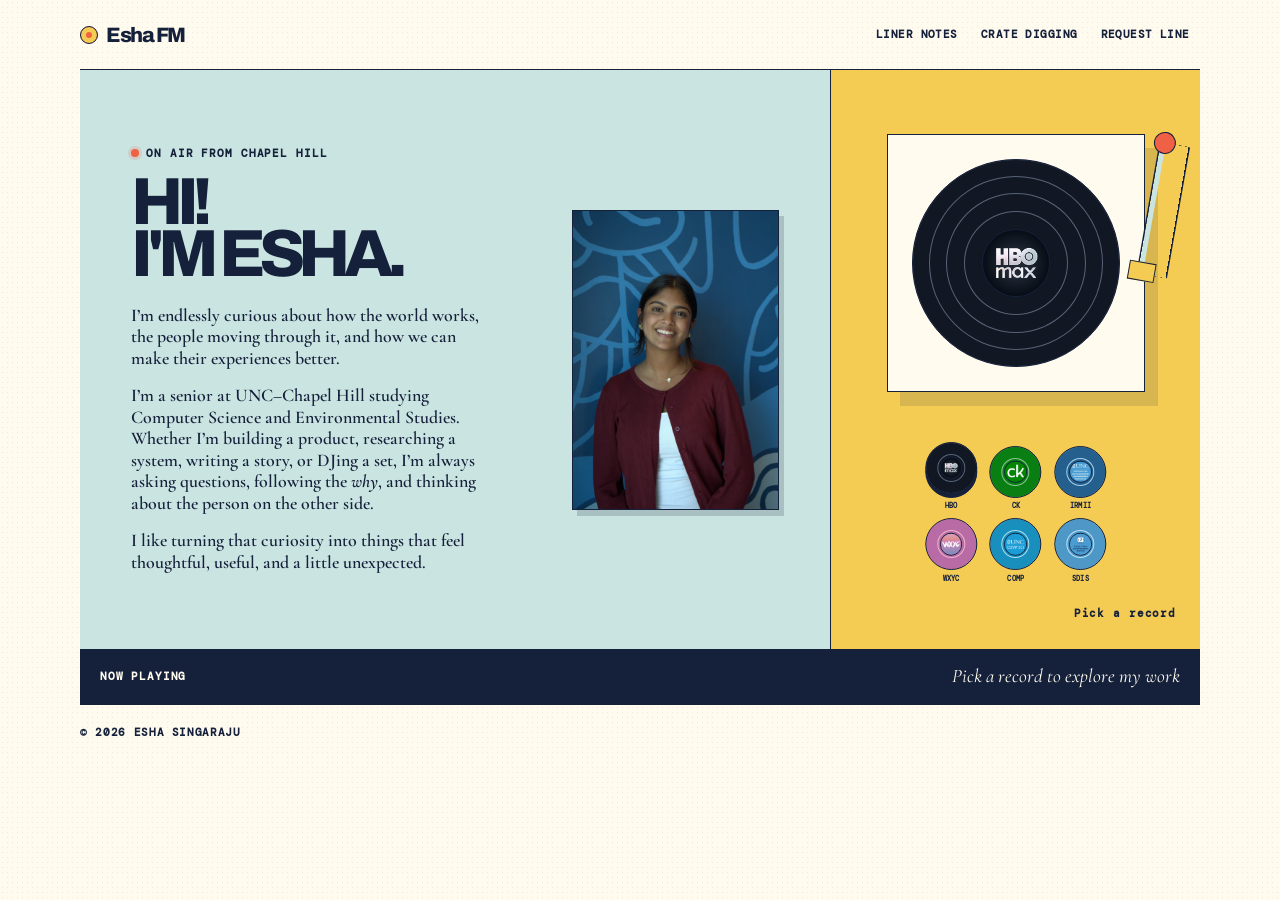
==== commit 8dcd22bf: "Enlarge homepage experience vinyls" ====
--- a/index.html
+++ b/index.html
@@ -9,7 +9,7 @@
     <link rel="preconnect" href="https://fonts.googleapis.com" />
     <link rel="preconnect" href="https://fonts.gstatic.com" crossorigin />
     <link href="https://fonts.googleapis.com/css2?family=Archivo:wdth,wght@75..125,400;75..125,600;75..125,700;75..125,800&family=Cormorant+Garamond:ital,wght@0,500;0,600;1,500;1,600&family=DM+Mono:wght@400;500&display=swap" rel="stylesheet" />
-    <link rel="stylesheet" href="style.css?v=20260923-home-records" />
+    <link rel="stylesheet" href="style.css?v=20260923-home-records-2" />
   </head>
   <body>
     <div class="page-shell">
--- a/style.css
+++ b/style.css
@@ -68,10 +68,10 @@
 .tonearm.is-drop-target::after { background: var(--paper); box-shadow: 0 0 0 5px rgba(255, 251, 238, 0.45); }
 .rpm { position: absolute; right: 1.5rem; bottom: 1.8rem; font-family: var(--mono); font-size: 0.68rem; font-weight: 700; letter-spacing: 0.08em; }
 @keyframes spin { from { transform: translate(-50%, -50%) rotate(0deg); } to { transform: translate(-50%, -50%) rotate(360deg); } }
-.vinyl-selector { position: absolute; z-index: 4; bottom: 4.15rem; left: 50%; display: flex; width: calc(100% - 1.2rem); justify-content: center; gap: 0.25rem; transform: translateX(-50%); }
+.vinyl-selector { position: absolute; z-index: 4; bottom: 4.15rem; left: 50%; display: grid; grid-template-columns: repeat(3, 52px); justify-content: center; gap: 0.5rem 0.8rem; width: calc(100% - 1.2rem); transform: translateX(-50%); }
 .vinyl-choice { --choice-record: var(--ink); --choice-groove: var(--groove); display: grid; min-width: 0; justify-items: center; gap: 0.22rem; padding: 0; border: 0; background: transparent; color: var(--ink); cursor: grab; font-family: var(--mono); font-size: 0.42rem; font-weight: 700; letter-spacing: 0.02em; text-transform: uppercase; }
 .vinyl-choice:active { cursor: grabbing; }
-.vinyl-choice span { position: relative; display: block; width: 38px; aspect-ratio: 1; border: var(--line); border-radius: 50%; background: var(--choice-record); box-shadow: inset 0 0 0 8px var(--choice-record), inset 0 0 0 9px var(--choice-groove), inset 0 0 0 14px var(--choice-record), inset 0 0 0 15px var(--choice-groove); transition: transform 0.18s ease, filter 0.18s ease; }
+.vinyl-choice span { position: relative; display: block; width: 52px; aspect-ratio: 1; border: var(--line); border-radius: 50%; background: var(--choice-record); box-shadow: inset 0 0 0 11px var(--choice-record), inset 0 0 0 12px var(--choice-groove), inset 0 0 0 19px var(--choice-record), inset 0 0 0 20px var(--choice-groove); transition: transform 0.18s ease, filter 0.18s ease; }
 .vinyl-choice span img { position: absolute; top: 50%; left: 50%; width: 45%; aspect-ratio: 1; border: 1px solid var(--ink); border-radius: 50%; object-fit: cover; transform: translate(-50%, -50%); }
 .vinyl-choice[data-vinyl="hbo"] { --choice-record: #111824; --choice-groove: #576274; }
 .vinyl-choice[data-vinyl="credit-karma"] { --choice-record: #087e13; --choice-groove: #8ac78c; }
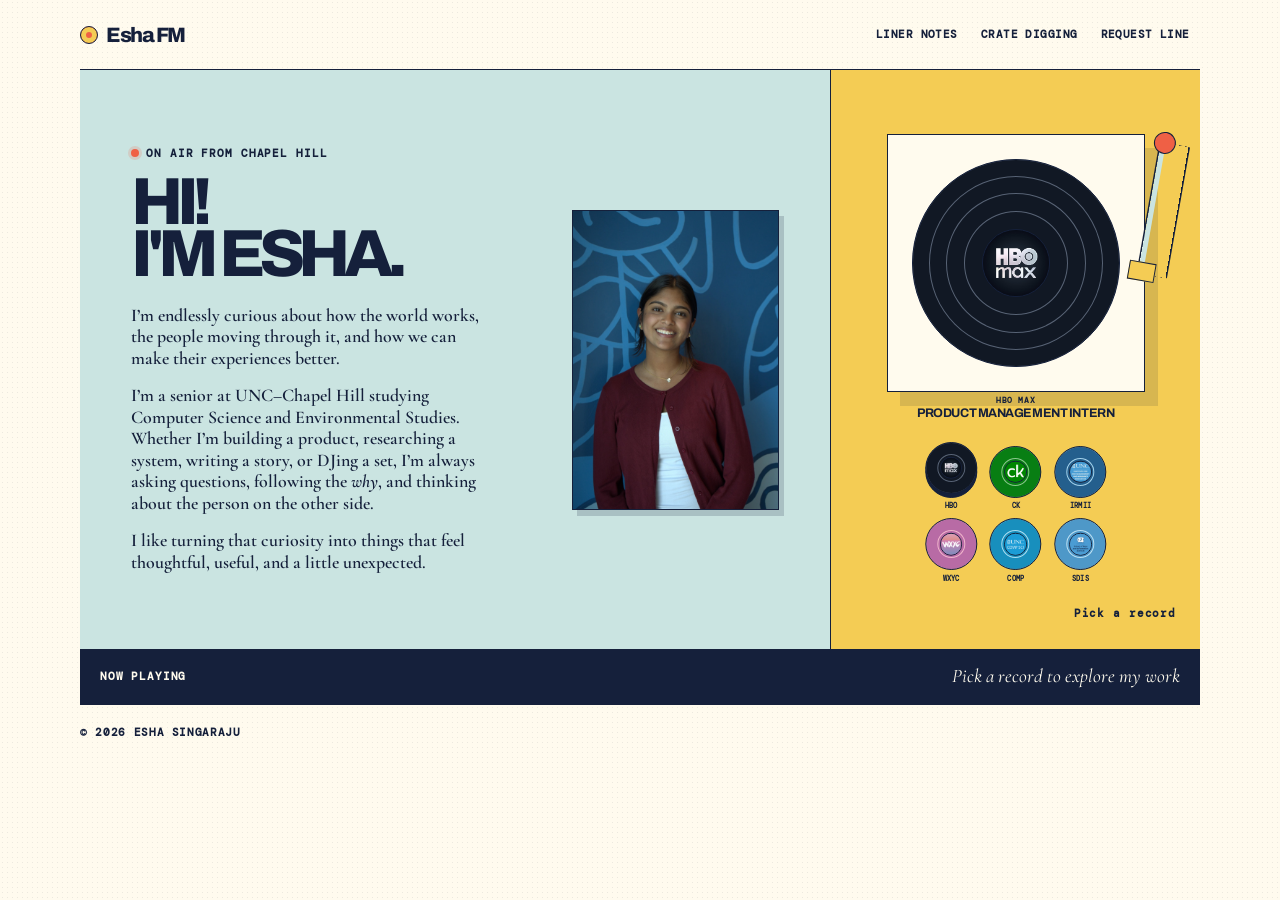
==== commit ec3f24a3: "Label selected experience on turntable" ====
--- a/index.html
+++ b/index.html
@@ -9,7 +9,7 @@
     <link rel="preconnect" href="https://fonts.googleapis.com" />
     <link rel="preconnect" href="https://fonts.gstatic.com" crossorigin />
     <link href="https://fonts.googleapis.com/css2?family=Archivo:wdth,wght@75..125,400;75..125,600;75..125,700;75..125,800&family=Cormorant+Garamond:ital,wght@0,500;0,600;1,500;1,600&family=DM+Mono:wght@400;500&display=swap" rel="stylesheet" />
-    <link rel="stylesheet" href="style.css?v=20260923-home-records-2" />
+    <link rel="stylesheet" href="style.css?v=20260923-home-records-3" />
   </head>
   <body>
     <div class="page-shell">
@@ -41,14 +41,15 @@
               </span>
             </span>
             <button class="tonearm" type="button" aria-label="Drag the tonearm onto or off the record" aria-pressed="false"></button>
+            <p class="turntable-context" aria-live="polite"><span data-turntable-company>HBO Max</span><strong data-turntable-role>Product Management Intern</strong></p>
             <span class="rpm" data-turntable-status>Pick a record</span>
             <div class="vinyl-selector" aria-label="Choose an experience record">
-              <button class="vinyl-choice is-cued" type="button" draggable="true" data-vinyl="hbo" data-label="HBO MAX" data-logo="assets/hbo-max-logo.png" data-now-playing="HBO Max / Product Management" data-experience-record="hbo" aria-pressed="true" aria-expanded="false" aria-controls="experience-hbo"><span><img src="assets/hbo-max-logo.png" alt="" /></span><b>HBO</b></button>
-              <button class="vinyl-choice" type="button" draggable="true" data-vinyl="credit-karma" data-label="CREDIT KARMA" data-logo="assets/credit-karma-mark.png" data-now-playing="Credit Karma / Product Engineering" data-experience-record="credit-karma" aria-pressed="false" aria-expanded="false" aria-controls="experience-credit-karma"><span><img src="assets/credit-karma-mark.png" alt="" /></span><b>CK</b></button>
-              <button class="vinyl-choice" type="button" draggable="true" data-vinyl="irmii" data-label="UNC IRMII" data-logo="assets/irmii.jpeg" data-now-playing="UNC IRMII / Research" data-experience-record="irmii" aria-pressed="false" aria-expanded="false" aria-controls="experience-irmii"><span><img src="assets/irmii.jpeg" alt="" /></span><b>IRMII</b></button>
-              <button class="vinyl-choice" type="button" draggable="true" data-vinyl="wxyc" data-label="WXYC" data-logo="assets/wxyc-logo.png" data-now-playing="WXYC / Radio + Technology" data-experience-record="wxyc" aria-pressed="false" aria-expanded="false" aria-controls="experience-wxyc"><span><img src="assets/wxyc-logo.png" alt="" /></span><b>WXYC</b></button>
-              <button class="vinyl-choice" type="button" draggable="true" data-vinyl="comp-210" data-label="COMP 210" data-logo="assets/unc-comp-sci.png" data-now-playing="COMP 210 / Teaching" data-experience-record="comp-210" aria-pressed="false" aria-expanded="false" aria-controls="experience-comp-210"><span><img src="assets/unc-comp-sci.png" alt="" /></span><b>COMP</b></button>
-              <button class="vinyl-choice" type="button" draggable="true" data-vinyl="sdis" data-label="UNC SDIS" data-logo="assets/unc-sdis.png" data-now-playing="UNC SDIS / Career Support" data-experience-record="sdis" aria-pressed="false" aria-expanded="false" aria-controls="experience-sdis"><span><img src="assets/unc-sdis.png" alt="" /></span><b>SDIS</b></button>
+              <button class="vinyl-choice is-cued" type="button" draggable="true" data-vinyl="hbo" data-label="HBO MAX" data-logo="assets/hbo-max-logo.png" data-company="HBO Max" data-role="Product Management Intern" data-now-playing="HBO Max / Product Management Intern" data-experience-record="hbo" aria-pressed="true" aria-expanded="false" aria-controls="experience-hbo"><span><img src="assets/hbo-max-logo.png" alt="" /></span><b>HBO</b></button>
+              <button class="vinyl-choice" type="button" draggable="true" data-vinyl="credit-karma" data-label="CREDIT KARMA" data-logo="assets/credit-karma-mark.png" data-company="Intuit Credit Karma" data-role="Product Engineering Intern" data-now-playing="Intuit Credit Karma / Product Engineering Intern" data-experience-record="credit-karma" aria-pressed="false" aria-expanded="false" aria-controls="experience-credit-karma"><span><img src="assets/credit-karma-mark.png" alt="" /></span><b>CK</b></button>
+              <button class="vinyl-choice" type="button" draggable="true" data-vinyl="irmii" data-label="UNC IRMII" data-logo="assets/irmii.jpeg" data-company="UNC IRMII" data-role="Undergraduate Student Researcher" data-now-playing="UNC IRMII / Undergraduate Student Researcher" data-experience-record="irmii" aria-pressed="false" aria-expanded="false" aria-controls="experience-irmii"><span><img src="assets/irmii.jpeg" alt="" /></span><b>IRMII</b></button>
+              <button class="vinyl-choice" type="button" draggable="true" data-vinyl="wxyc" data-label="WXYC" data-logo="assets/wxyc-logo.png" data-company="WXYC" data-role="Disc Jockey + Technology" data-now-playing="WXYC / Disc Jockey + Technology" data-experience-record="wxyc" aria-pressed="false" aria-expanded="false" aria-controls="experience-wxyc"><span><img src="assets/wxyc-logo.png" alt="" /></span><b>WXYC</b></button>
+              <button class="vinyl-choice" type="button" draggable="true" data-vinyl="comp-210" data-label="COMP 210" data-logo="assets/unc-comp-sci.png" data-company="UNC Computer Science" data-role="Undergraduate Teaching Assistant" data-now-playing="UNC Computer Science / Undergraduate Teaching Assistant" data-experience-record="comp-210" aria-pressed="false" aria-expanded="false" aria-controls="experience-comp-210"><span><img src="assets/unc-comp-sci.png" alt="" /></span><b>COMP</b></button>
+              <button class="vinyl-choice" type="button" draggable="true" data-vinyl="sdis" data-label="UNC SDIS" data-logo="assets/unc-sdis.png" data-company="UNC SDIS" data-role="Career Assistant" data-now-playing="UNC SDIS / Career Assistant" data-experience-record="sdis" aria-pressed="false" aria-expanded="false" aria-controls="experience-sdis"><span><img src="assets/unc-sdis.png" alt="" /></span><b>SDIS</b></button>
             </div>
           </div>
         </section>
--- a/style.css
+++ b/style.css
@@ -66,6 +66,9 @@
 .tonearm::before { content: ""; position: absolute; top: -12px; right: -11px; width: 20px; height: 20px; border: var(--line); border-radius: 50%; background: var(--tomato); }
 .tonearm::after { content: ""; position: absolute; top: -15px; left: -7px; width: 17px; height: 25px; border: var(--line); background: var(--yellow); }
 .tonearm.is-drop-target::after { background: var(--paper); box-shadow: 0 0 0 5px rgba(255, 251, 238, 0.45); }
+.turntable-context { position: absolute; z-index: 4; top: calc(var(--deck-top) + 16.35rem); left: 50%; width: calc(100% - 1.5rem); margin: 0; text-align: center; transform: translateX(-50%); }
+.turntable-context span { display: block; font-family: var(--mono); font-size: 0.48rem; font-weight: 700; letter-spacing: 0.07em; text-transform: uppercase; }
+.turntable-context strong { display: block; margin-top: 0.15rem; font-size: 0.78rem; line-height: 0.95; letter-spacing: -0.035em; text-transform: uppercase; }
 .rpm { position: absolute; right: 1.5rem; bottom: 1.8rem; font-family: var(--mono); font-size: 0.68rem; font-weight: 700; letter-spacing: 0.08em; }
 @keyframes spin { from { transform: translate(-50%, -50%) rotate(0deg); } to { transform: translate(-50%, -50%) rotate(360deg); } }
 .vinyl-selector { position: absolute; z-index: 4; bottom: 4.15rem; left: 50%; display: grid; grid-template-columns: repeat(3, 52px); justify-content: center; gap: 0.5rem 0.8rem; width: calc(100% - 1.2rem); transform: translateX(-50%); }
@@ -235,7 +238,7 @@
   .hero-copy { grid-template-columns: minmax(0, 1fr) 160px; gap: 1rem; padding: 1.75rem 1.1rem; }
   .hero-photo-panel { height: 220px; }
   .intro-copy { font-size: 1.08rem; }
-  .turntable { min-height: 450px; border-top: var(--line); border-left: 0; }
+  .turntable { min-height: 580px; border-top: var(--line); border-left: 0; }
   .vinyl-selector { bottom: 4.25rem; left: 50%; }
   .page-hero { gap: 1.2rem; }
   .experience-page-hero { gap: 1.15rem; padding: 1.75rem 0; }
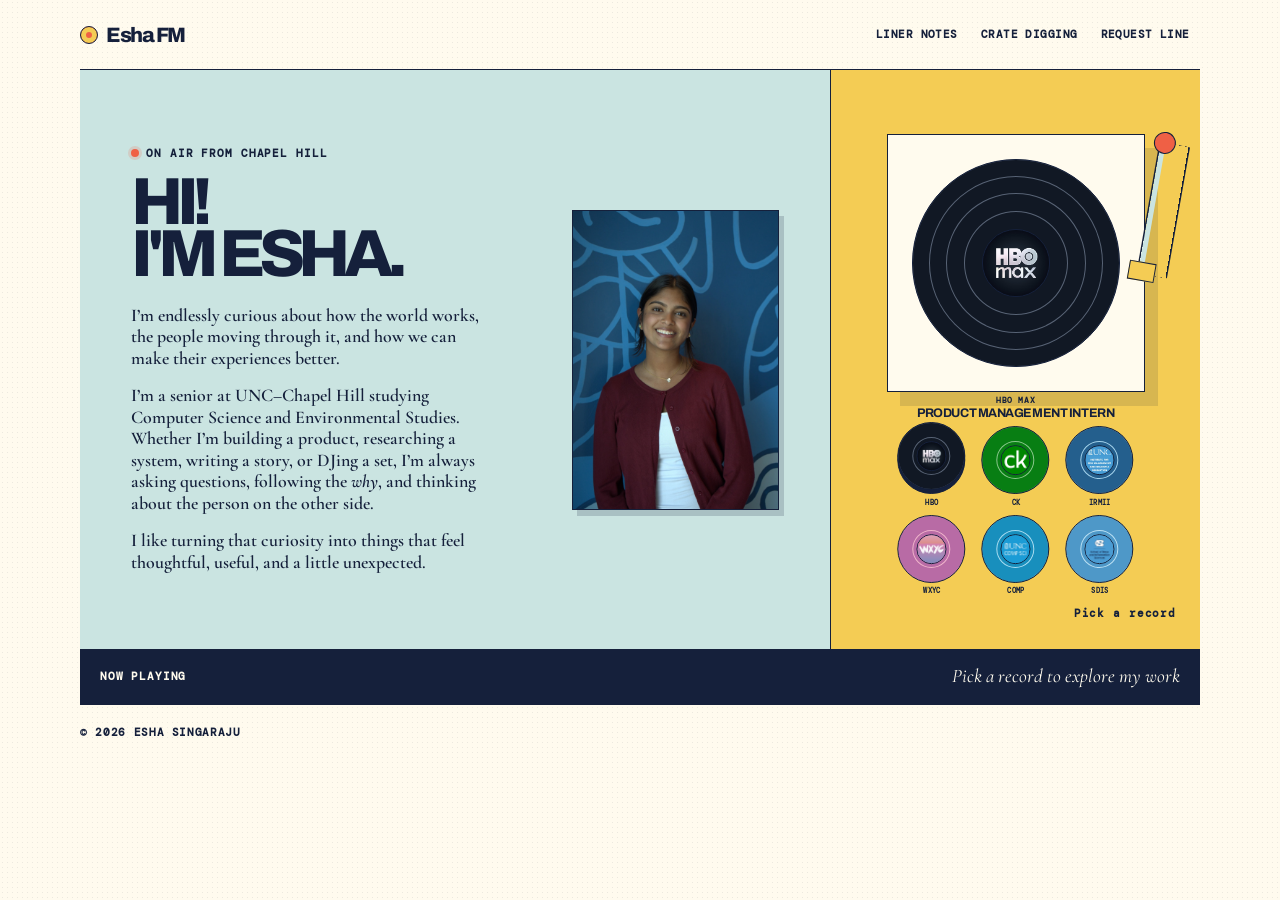
==== commit 262b3b67: "Increase homepage experience vinyl size" ====
--- a/index.html
+++ b/index.html
@@ -9,7 +9,7 @@
     <link rel="preconnect" href="https://fonts.googleapis.com" />
     <link rel="preconnect" href="https://fonts.gstatic.com" crossorigin />
     <link href="https://fonts.googleapis.com/css2?family=Archivo:wdth,wght@75..125,400;75..125,600;75..125,700;75..125,800&family=Cormorant+Garamond:ital,wght@0,500;0,600;1,500;1,600&family=DM+Mono:wght@400;500&display=swap" rel="stylesheet" />
-    <link rel="stylesheet" href="style.css?v=20260923-home-records-3" />
+    <link rel="stylesheet" href="style.css?v=20260923-home-records-4" />
   </head>
   <body>
     <div class="page-shell">
@@ -177,6 +177,6 @@
       </main>
       <footer class="site-footer"><span>&copy; 2026 Esha Singaraju</span></footer>
     </div>
-    <script src="script.js?v=20260923-home-records"></script>
+    <script src="script.js?v=20260923-home-records-2"></script>
   </body>
 </html>
--- a/style.css
+++ b/style.css
@@ -71,10 +71,10 @@
 .turntable-context strong { display: block; margin-top: 0.15rem; font-size: 0.78rem; line-height: 0.95; letter-spacing: -0.035em; text-transform: uppercase; }
 .rpm { position: absolute; right: 1.5rem; bottom: 1.8rem; font-family: var(--mono); font-size: 0.68rem; font-weight: 700; letter-spacing: 0.08em; }
 @keyframes spin { from { transform: translate(-50%, -50%) rotate(0deg); } to { transform: translate(-50%, -50%) rotate(360deg); } }
-.vinyl-selector { position: absolute; z-index: 4; bottom: 4.15rem; left: 50%; display: grid; grid-template-columns: repeat(3, 52px); justify-content: center; gap: 0.5rem 0.8rem; width: calc(100% - 1.2rem); transform: translateX(-50%); }
+.vinyl-selector { position: absolute; z-index: 4; bottom: 3.35rem; left: 50%; display: grid; grid-template-columns: repeat(3, 68px); justify-content: center; gap: 0.5rem 1rem; width: calc(100% - 1.2rem); transform: translateX(-50%); }
 .vinyl-choice { --choice-record: var(--ink); --choice-groove: var(--groove); display: grid; min-width: 0; justify-items: center; gap: 0.22rem; padding: 0; border: 0; background: transparent; color: var(--ink); cursor: grab; font-family: var(--mono); font-size: 0.42rem; font-weight: 700; letter-spacing: 0.02em; text-transform: uppercase; }
 .vinyl-choice:active { cursor: grabbing; }
-.vinyl-choice span { position: relative; display: block; width: 52px; aspect-ratio: 1; border: var(--line); border-radius: 50%; background: var(--choice-record); box-shadow: inset 0 0 0 11px var(--choice-record), inset 0 0 0 12px var(--choice-groove), inset 0 0 0 19px var(--choice-record), inset 0 0 0 20px var(--choice-groove); transition: transform 0.18s ease, filter 0.18s ease; }
+.vinyl-choice span { position: relative; display: block; width: 68px; aspect-ratio: 1; border: var(--line); border-radius: 50%; background: var(--choice-record); box-shadow: inset 0 0 0 14px var(--choice-record), inset 0 0 0 15px var(--choice-groove), inset 0 0 0 24px var(--choice-record), inset 0 0 0 25px var(--choice-groove); transition: transform 0.18s ease, filter 0.18s ease; }
 .vinyl-choice span img { position: absolute; top: 50%; left: 50%; width: 45%; aspect-ratio: 1; border: 1px solid var(--ink); border-radius: 50%; object-fit: cover; transform: translate(-50%, -50%); }
 .vinyl-choice[data-vinyl="hbo"] { --choice-record: #111824; --choice-groove: #576274; }
 .vinyl-choice[data-vinyl="credit-karma"] { --choice-record: #087e13; --choice-groove: #8ac78c; }
@@ -239,7 +239,7 @@
   .hero-photo-panel { height: 220px; }
   .intro-copy { font-size: 1.08rem; }
   .turntable { min-height: 580px; border-top: var(--line); border-left: 0; }
-  .vinyl-selector { bottom: 4.25rem; left: 50%; }
+  .vinyl-selector { bottom: 3.35rem; left: 50%; }
   .page-hero { gap: 1.2rem; }
   .experience-page-hero { gap: 1.15rem; padding: 1.75rem 0; }
   .experience-page-hero .page-title { font-size: clamp(2.8rem, 13vw, 4.2rem); white-space: normal; }
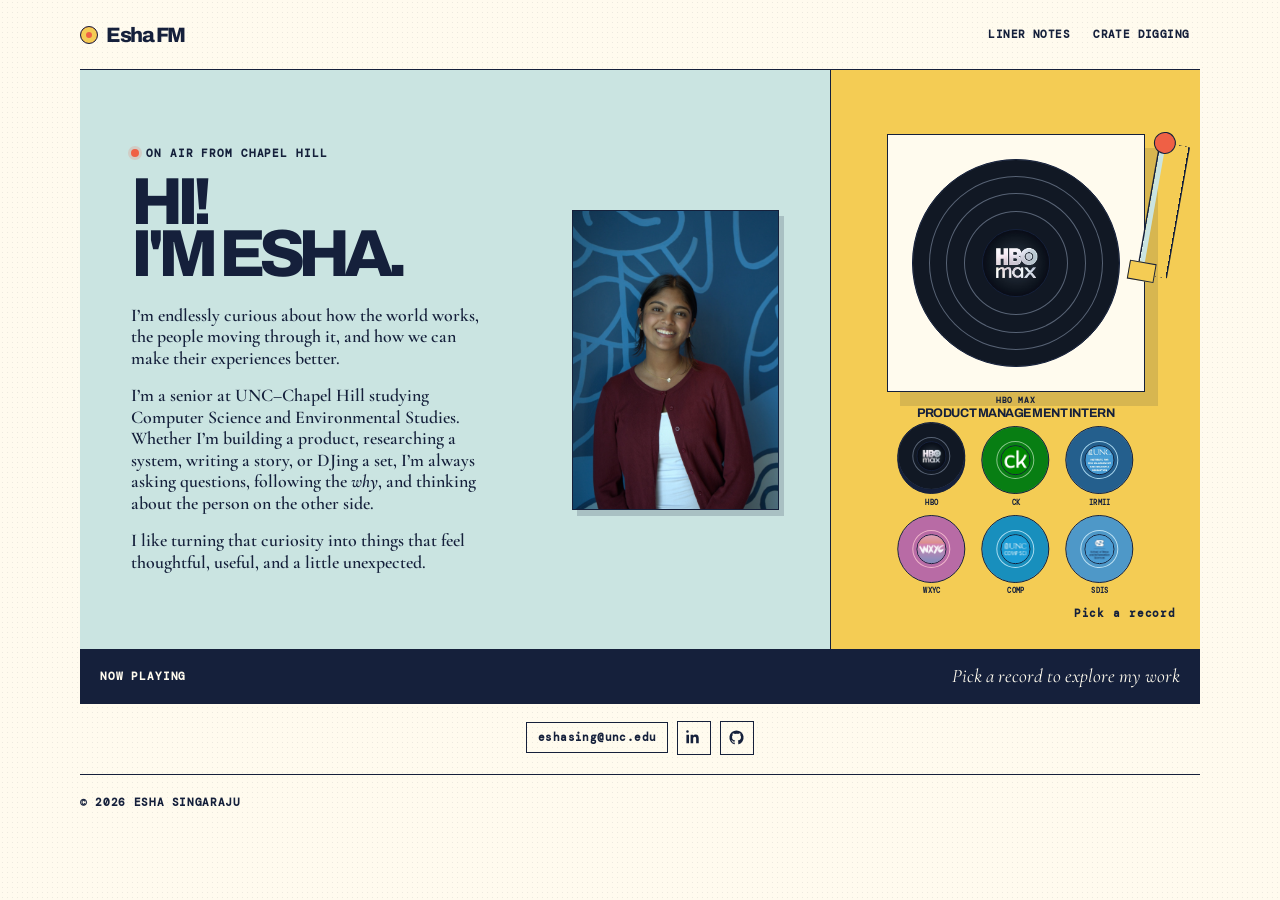
==== commit 1f7d5068: "Move contact links to homepage" ====
--- a/index.html
+++ b/index.html
@@ -9,7 +9,7 @@
     <link rel="preconnect" href="https://fonts.googleapis.com" />
     <link rel="preconnect" href="https://fonts.gstatic.com" crossorigin />
     <link href="https://fonts.googleapis.com/css2?family=Archivo:wdth,wght@75..125,400;75..125,600;75..125,700;75..125,800&family=Cormorant+Garamond:ital,wght@0,500;0,600;1,500;1,600&family=DM+Mono:wght@400;500&display=swap" rel="stylesheet" />
-    <link rel="stylesheet" href="style.css?v=20260923-home-records-4" />
+    <link rel="stylesheet" href="style.css?v=20260923-home-contact" />
   </head>
   <body>
     <div class="page-shell">
@@ -18,7 +18,6 @@
         <nav class="site-nav" aria-label="Primary">
           <a href="writing.html">Liner Notes</a>
           <a href="out-and-about.html">Crate Digging</a>
-          <a href="mailto:eshasingaraju@gmail.com">Request Line</a>
         </nav>
       </header>
 
@@ -174,9 +173,19 @@
           </div>
         </section>
 
+        <section class="home-contact" id="contact" aria-label="Contact and social links">
+          <a class="home-contact-email" href="mailto:eshasing@unc.edu">eshasing@unc.edu</a>
+          <a class="home-social-link" href="https://www.linkedin.com/in/eshasingaraju" target="_blank" rel="noopener noreferrer" aria-label="Esha Singaraju on LinkedIn">
+            <svg aria-hidden="true" viewBox="0 0 24 24"><path d="M5.34 3.5A1.84 1.84 0 1 1 1.66 3.5a1.84 1.84 0 0 1 3.68 0ZM2 8h3.68v12H2V8Zm5.9 0h3.53v1.64h.05c.49-.93 1.69-1.91 3.49-1.91 3.73 0 4.42 2.46 4.42 5.65V20h-3.67v-5.87c0-1.4-.03-3.2-1.95-3.2-1.95 0-2.25 1.52-2.25 3.1V20H7.9V8Z" /></svg>
+          </a>
+          <a class="home-social-link" href="https://github.com/eshasingaraju22" target="_blank" rel="noopener noreferrer" aria-label="Esha Singaraju on GitHub">
+            <svg aria-hidden="true" viewBox="0 0 24 24"><path d="M12 2a10 10 0 0 0-3.16 19.49c.5.09.68-.22.68-.48v-1.87c-2.78.6-3.37-1.18-3.37-1.18-.45-1.16-1.11-1.47-1.11-1.47-.91-.62.07-.61.07-.61 1 .07 1.53 1.03 1.53 1.03.9 1.53 2.35 1.09 2.92.83.09-.65.35-1.09.64-1.34-2.22-.25-4.55-1.11-4.55-4.94 0-1.09.39-1.98 1.03-2.68-.1-.25-.45-1.27.1-2.64 0 0 .84-.27 2.75 1.02A9.58 9.58 0 0 1 12 6.82c.85 0 1.68.11 2.47.33 1.91-1.29 2.75-1.02 2.75-1.02.55 1.37.2 2.39.1 2.64.64.7 1.03 1.59 1.03 2.68 0 3.84-2.34 4.68-4.57 4.93.36.31.68.92.68 1.86v2.77c0 .27.18.58.69.48A10 10 0 0 0 12 2Z" /></svg>
+          </a>
+        </section>
+
       </main>
       <footer class="site-footer"><span>&copy; 2026 Esha Singaraju</span></footer>
     </div>
-    <script src="script.js?v=20260923-home-records-2"></script>
+    <script src="script.js?v=20260923-home-records-3"></script>
   </body>
 </html>
--- a/style.css
+++ b/style.css
@@ -134,6 +134,18 @@
 .experience-page-hero .page-hero-copy { max-width: 28ch; font-size: 1.14rem; }
 .experience-page-hero .label-disc { display: block; width: 86px; box-shadow: inset 0 0 0 9px var(--ink), inset 0 0 0 10px var(--groove), inset 0 0 0 19px var(--ink), inset 0 0 0 20px var(--groove); }
 .experience-page-hero .label-disc::before { width: 34px; margin: 25px auto; font-size: 0.48rem; }
+.writing-page-hero { grid-template-columns: minmax(0, 1fr) 78px; gap: clamp(2rem, 4vw, 4rem); align-items: center; padding: clamp(1.5rem, 2.6vw, 2.35rem) 0; }
+.writing-page-hero .page-title { max-width: none; margin-top: 0.7rem; font-size: clamp(3rem, 4.7vw, 4.7rem); line-height: 0.86; white-space: nowrap; }
+.writing-page-hero .page-title em { display: inline-block; margin-left: 0.06em; font-size: 1em; }
+.writing-page-hero .page-hero-copy { max-width: 88ch; margin: 1.15rem 0 0; font-size: 1.08rem; line-height: 1.18; }
+.writing-page-hero .label-disc { width: 78px; }
+.writing-page-hero .label-disc::before { width: 30px; margin: 23px auto; font-size: 0.44rem; }
+.crate-page-hero { grid-template-columns: minmax(0, 1fr) 78px; gap: clamp(2rem, 4vw, 4rem); align-items: center; padding: clamp(1.5rem, 2.6vw, 2.35rem) 0; }
+.crate-page-hero .page-title { max-width: none; margin-top: 0.7rem; font-size: clamp(3rem, 4.7vw, 4.7rem); line-height: 0.86; white-space: nowrap; }
+.crate-page-hero .page-title em { display: inline-block; margin-left: 0.02em; font-size: 1em; }
+.crate-page-hero .page-hero-copy { max-width: 58ch; margin: 1.05rem 0 0; font-size: 1.08rem; line-height: 1.18; }
+.crate-page-hero .label-disc { width: 78px; }
+.crate-page-hero .label-disc::before { width: 30px; margin: 23px auto; font-size: 0.44rem; }
 .label-disc { justify-self: end; width: 190px; aspect-ratio: 1; border: var(--line); border-radius: 50%; background: var(--ink); box-shadow: inset 0 0 0 19px var(--ink), inset 0 0 0 20px var(--groove), inset 0 0 0 39px var(--ink), inset 0 0 0 40px var(--groove); }
 .label-disc::before { content: "SIDE A"; display: grid; width: 62px; aspect-ratio: 1; margin: 64px auto; place-items: center; border: var(--line); border-radius: 50%; background: var(--tomato); font-family: var(--mono); font-size: 0.66rem; font-weight: 700; letter-spacing: 0.05em; }
 .label-disc.notes-label::before { content: "NOTES"; background: var(--mist); }
@@ -201,6 +213,12 @@
 .experience-showtime { margin: 1rem 0 0; padding: 0.65rem 0.75rem; border: var(--line); background: var(--yellow); font-family: var(--mono); font-size: 0.66rem; font-weight: 700; line-height: 1.35; letter-spacing: 0.04em; text-transform: uppercase; }
 .experience-showtime strong { color: var(--tomato); }
 .experience-skills { margin-top: 1rem; font-family: var(--mono); font-size: 0.68rem; font-weight: 700; letter-spacing: 0.05em; text-transform: uppercase; }
+.home-contact { display: flex; align-items: center; justify-content: center; gap: 0.55rem; padding: 1.05rem 0 1.2rem; }
+.home-contact a { color: var(--ink); text-decoration: none; }
+.home-contact-email { padding: 0.48rem 0.65rem; border: var(--line); font-family: var(--mono); font-size: 0.66rem; font-weight: 700; letter-spacing: 0.04em; }
+.home-social-link { display: grid; width: 34px; aspect-ratio: 1; place-items: center; border: var(--line); }
+.home-social-link svg { width: 17px; height: 17px; fill: currentColor; }
+.home-contact a:hover, .home-contact a:focus-visible { background: var(--yellow); outline: none; }
 @keyframes liner-notes-in { from { opacity: 0; transform: translateY(10px); } to { opacity: 1; transform: translateY(0); } }
 @keyframes career-record-spin { from { transform: rotate(0deg); } to { transform: rotate(360deg); } }
 .writing-archive { padding: 1.5rem 0 4rem; }
@@ -218,15 +236,15 @@
 .pagination-summary { align-self: center; padding: 0 0.35rem; font-family: var(--serif); font-size: 1.1rem; font-style: italic; }
 .event-grid { display: grid; grid-template-columns: repeat(3, 1fr); gap: 1rem; padding: 1.5rem 0 4rem; }
 .event-card { display: flex; flex-direction: column; overflow: hidden; border: var(--line); background: var(--paper); }
-.event-card:nth-child(3n + 2) { background: var(--mist); }
-.event-card:nth-child(3n) { background: var(--yellow); }
+.event-card:nth-child(3n + 1) { background: var(--mist); }
+.event-card:nth-child(3n + 2) { background: var(--yellow); }
+.event-card:nth-child(3n) { background: var(--tomato); color: var(--paper); }
+.event-card:nth-child(3n) .event-date { color: var(--yellow); }
 .event-card img { width: 100%; height: 210px; object-fit: cover; border-bottom: var(--line); }
 .event-card-copy { padding: 1rem; }
 .event-card h2 { margin: 0.45rem 0 0.75rem; font-size: 1.48rem; line-height: 0.92; letter-spacing: -0.065em; text-transform: uppercase; }
 .event-card p:last-child { margin: 0; font-family: var(--serif); font-size: 1.05rem; font-weight: 600; line-height: 1.22; }
 .event-date { color: var(--tomato); }
-.future-event { background: var(--tomato) !important; color: var(--paper); }
-.future-event .event-date { color: var(--yellow); }
 .site-footer { display: flex; justify-content: space-between; align-items: center; gap: 1rem; padding: 1.25rem 0; border-top: var(--line); font-family: var(--mono); font-size: 0.68rem; font-weight: 700; letter-spacing: 0.06em; text-transform: uppercase; }
 .site-footer a { display: inline-block; padding: 0.55rem 0.7rem; border: var(--line); background: var(--tomato); color: var(--paper); text-decoration: none; }
 @media (max-width: 760px) {
@@ -246,6 +264,14 @@
   .experience-hero-note { grid-template-columns: minmax(0, 1fr) 72px; gap: 0.8rem; }
   .experience-page-hero .label-disc { justify-self: end; width: 72px; }
   .experience-page-hero .label-disc::before { width: 28px; margin: 21px auto; font-size: 0.42rem; }
+  .writing-page-hero { grid-template-columns: 1fr; gap: 1.25rem; padding: 1.75rem 0; }
+  .writing-page-hero .page-title { font-size: clamp(2.8rem, 12vw, 4rem); white-space: normal; }
+  .writing-page-hero .label-disc { justify-self: end; width: 72px; }
+  .writing-page-hero .label-disc::before { width: 28px; margin: 21px auto; font-size: 0.42rem; }
+  .crate-page-hero { grid-template-columns: 1fr; gap: 1.25rem; padding: 1.75rem 0; }
+  .crate-page-hero .page-title { font-size: clamp(2.8rem, 12vw, 4rem); white-space: normal; }
+  .crate-page-hero .label-disc { justify-self: end; width: 72px; }
+  .crate-page-hero .label-disc::before { width: 28px; margin: 21px auto; font-size: 0.42rem; }
   .label-disc { justify-self: start; width: 120px; }
   .label-disc::before { margin: 29px auto; }
   .record-grid { height: 365px; }
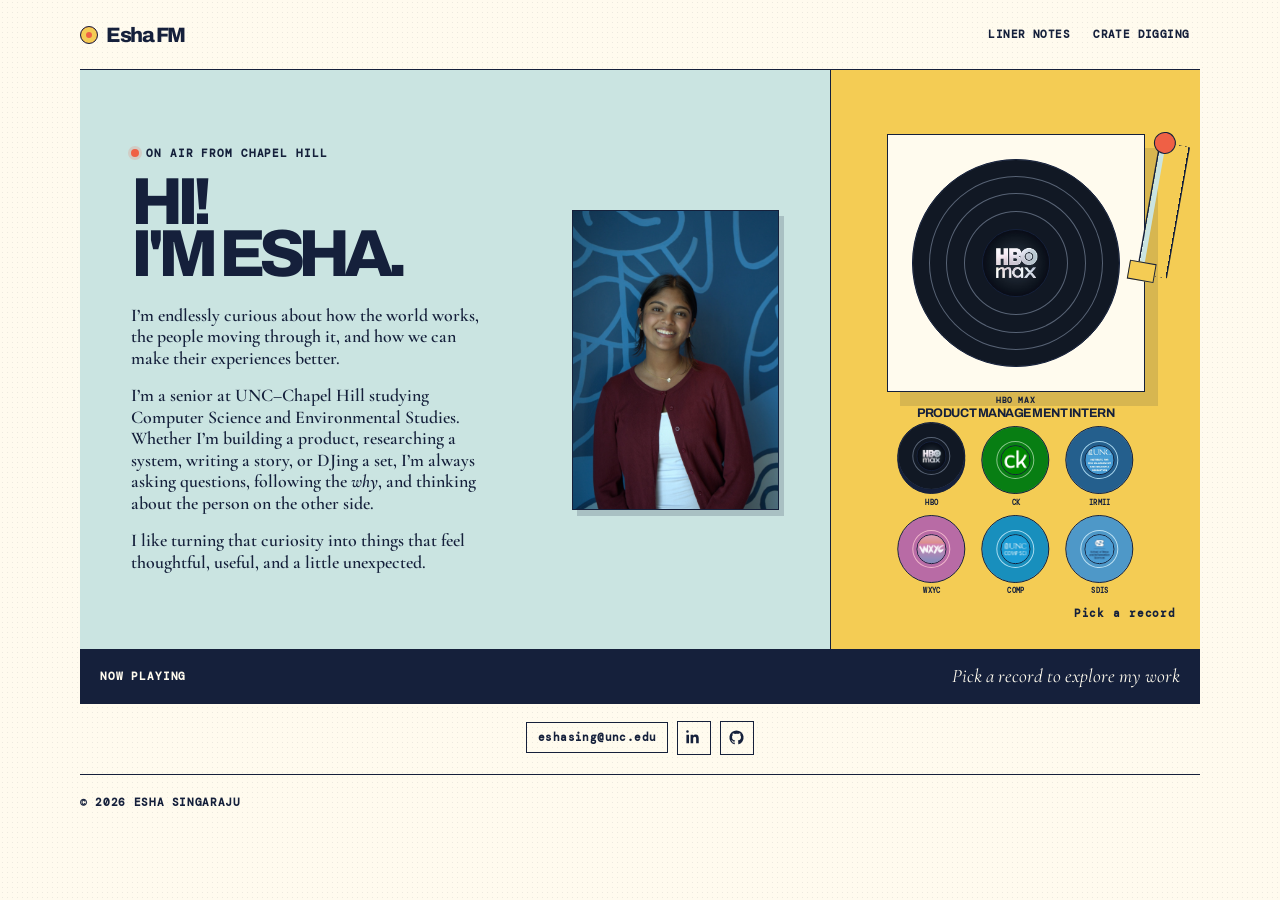
==== commit 8c1f5a91: "Add GoatCounter analytics to homepage" ====
--- a/index.html
+++ b/index.html
@@ -10,6 +10,8 @@
     <link rel="preconnect" href="https://fonts.gstatic.com" crossorigin />
     <link href="https://fonts.googleapis.com/css2?family=Archivo:wdth,wght@75..125,400;75..125,600;75..125,700;75..125,800&family=Cormorant+Garamond:ital,wght@0,500;0,600;1,500;1,600&family=DM+Mono:wght@400;500&display=swap" rel="stylesheet" />
     <link rel="stylesheet" href="style.css?v=20260923-home-contact" />
+    <script data-goatcounter="https://eshasingaraju.goatcounter.com/count"
+            async src="//gc.zgo.at/count.js"></script>
   </head>
   <body>
     <div class="page-shell">
--- a/style.css
+++ b/style.css
@@ -229,7 +229,7 @@
 .writing-card-media img { width: 100%; height: 100%; object-fit: cover; }
 .writing-card-tag { padding: 0.9rem 0.9rem 0; }
 .writing-card-date { padding: 0.35rem 0.9rem 0; color: var(--tomato); }
-.writing-card h2 { margin: 0.55rem 0.9rem 1.1rem; font-size: 1.42rem; line-height: 0.93; letter-spacing: -0.065em; }
+.writing-card h2 { margin: 0.55rem 0.9rem 1.1rem; font-size: 1.42rem; line-height: 0.98; letter-spacing: -0.035em; }
 .writing-pagination { display: flex; flex-wrap: wrap; justify-content: center; gap: 0.5rem; margin-top: 2rem; }
 .pagination-button, .pagination-number { min-width: 2.4rem; min-height: 2.4rem; border: var(--line); background: var(--paper); color: var(--ink); cursor: pointer; font-family: var(--mono); font-size: 0.7rem; font-weight: 700; }
 .pagination-button:hover, .pagination-number:hover, .pagination-number.is-active { background: var(--ink); color: var(--paper); }
@@ -238,8 +238,8 @@
 .event-card { display: flex; flex-direction: column; overflow: hidden; border: var(--line); background: var(--paper); }
 .event-card:nth-child(3n + 1) { background: var(--mist); }
 .event-card:nth-child(3n + 2) { background: var(--yellow); }
-.event-card:nth-child(3n) { background: var(--tomato); color: var(--paper); }
-.event-card:nth-child(3n) .event-date { color: var(--yellow); }
+.event-card:nth-child(3n) { background: var(--tomato); color: var(--ink); }
+.event-card:nth-child(3n) .event-date { color: var(--ink); }
 .event-card img { width: 100%; height: 210px; object-fit: cover; border-bottom: var(--line); }
 .event-card-copy { padding: 1rem; }
 .event-card h2 { margin: 0.45rem 0 0.75rem; font-size: 1.48rem; line-height: 0.92; letter-spacing: -0.065em; text-transform: uppercase; }
